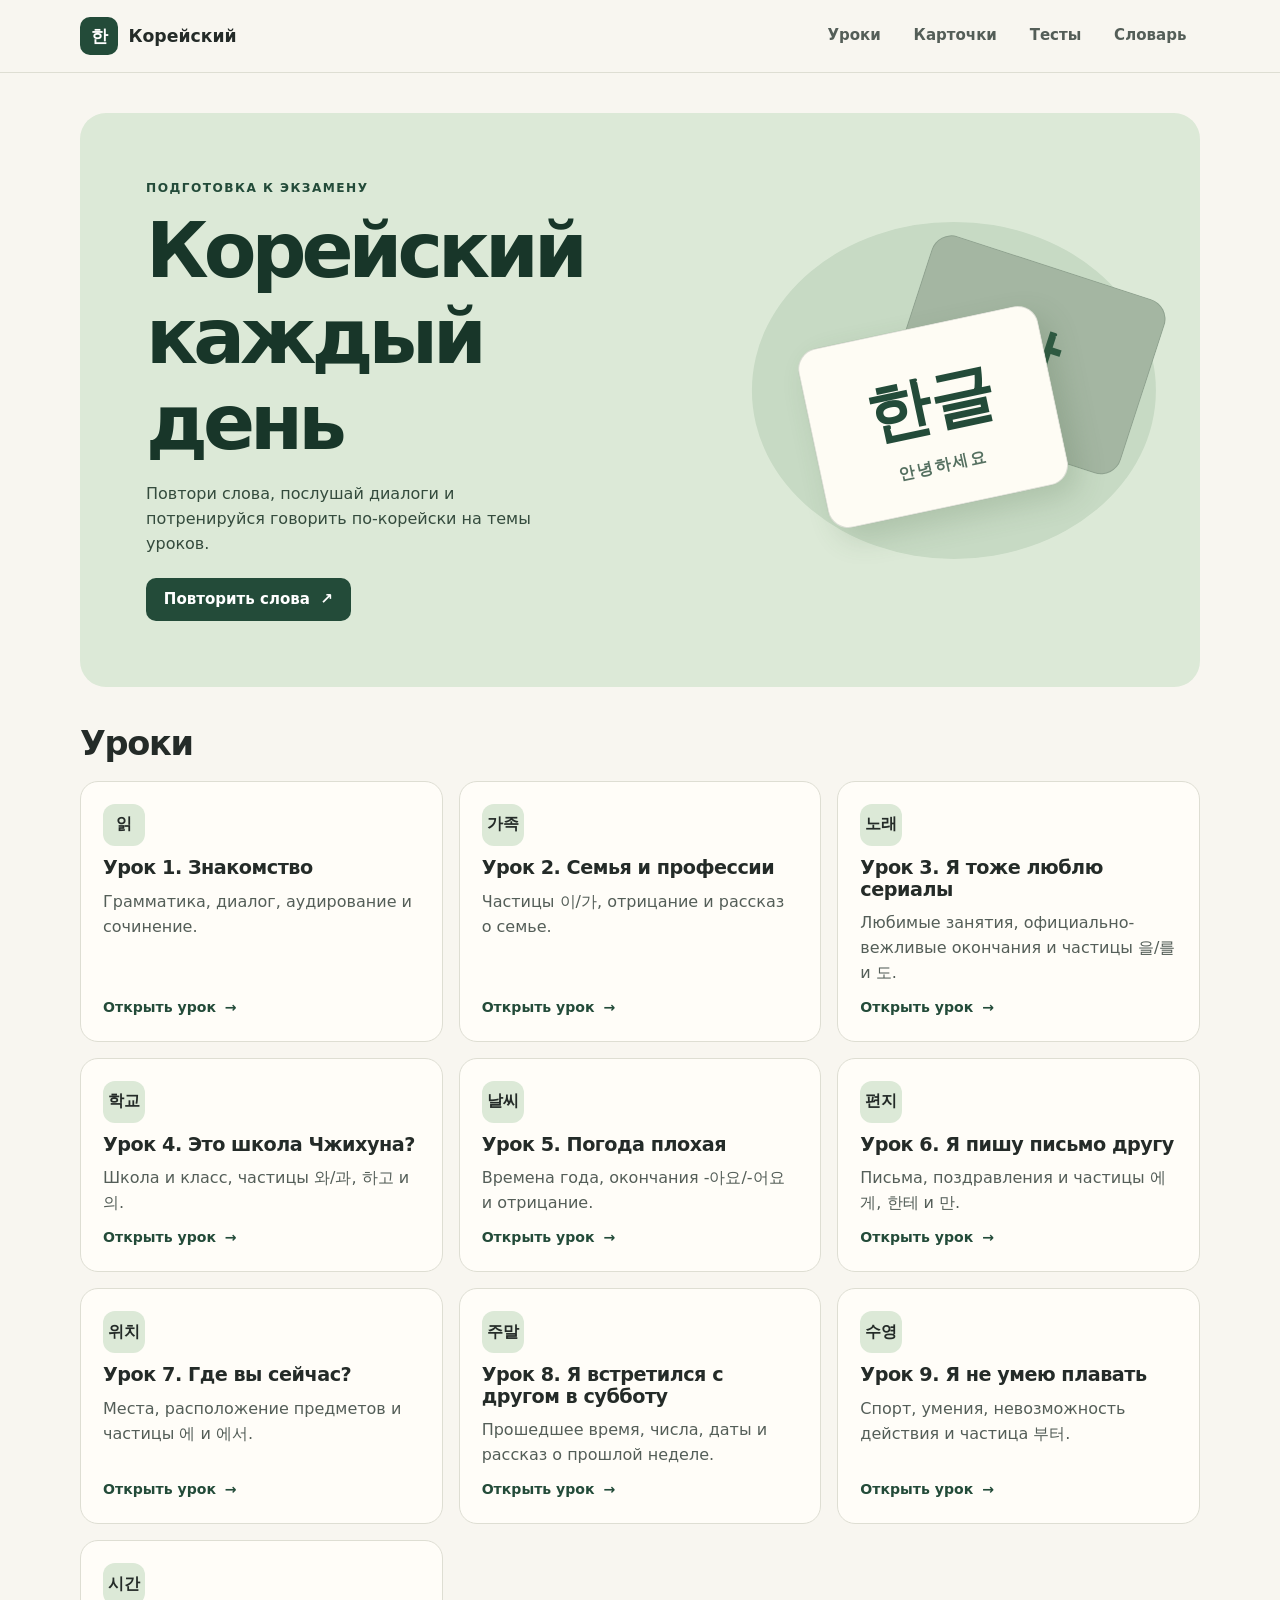
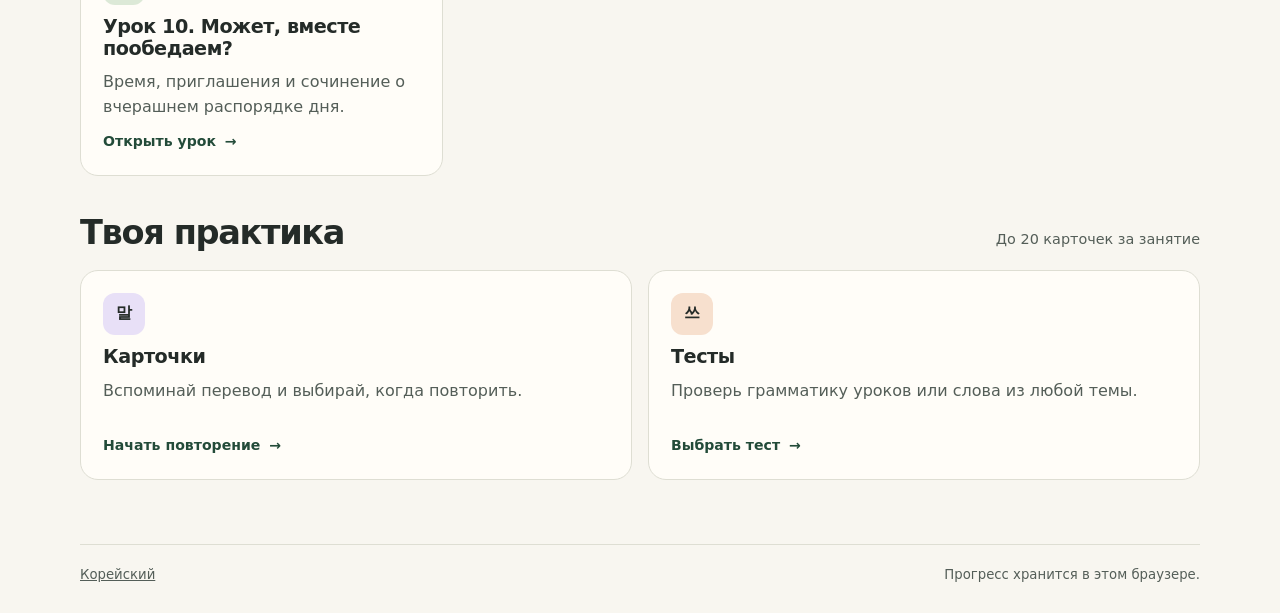
==== index.html @ e7c499c1 "Replace project files" ====
<!doctype html>
<html lang="ru">
<head>
  <meta charset="utf-8">
  <meta name="viewport" content="width=device-width, initial-scale=1">
  <meta name="theme-color" content="#f8f6f0">
  <meta name="description" content="Практика корейского перед экзаменом. Уроки, карточки со словами и тесты.">
  <title>Корейский · Подготовка к экзамену</title>
  <link rel="stylesheet" href="styles.css">
  <script src="vocabulary.js" defer></script>
  <script src="app.js" defer></script>
</head>
<body>
  <header class="top">
    <div class="shell top-inner">
      <a class="brand" href="#home"><span lang="ko" class="monogram" aria-hidden="true">한</span><span>Корейский</span></a>
      <nav aria-label="Разделы">
        <a href="#lesson">Уроки</a>
        <a href="#cards">Карточки</a>
        <a href="#tests">Тесты</a>
        <a href="#words">Словарь</a>
      </nav>
    </div>
  </header>

  <main class="shell" id="main">
    <section id="home" data-view>
      <div class="hero">
        <div class="hero-copy">
          <p class="eyebrow">ПОДГОТОВКА К ЭКЗАМЕНУ</p>
          <h1>Корейский<br>каждый день</h1>
          <p>Повтори слова, послушай диалоги и потренируйся говорить по-корейски на темы уроков.</p>
          <a class="button primary" href="#cards">Повторить слова <span aria-hidden="true">↗</span></a>
        </div>
        <div class="hero-art" aria-hidden="true">
          <span class="art-shadow"></span>
          <span class="art-back" lang="ko">말</span>
          <span class="art-front" lang="ko">한글<span>안녕하세요</span></span>
        </div>
      </div>
      <div class="section-heading"><h2>Уроки</h2></div>
      <div class="tiles">
        <a class="tile" href="#lesson"><span class="tile-icon" lang="ko">읽</span><h3>Урок 1. Знакомство</h3><p>Грамматика, диалог, аудирование и сочинение.</p><span class="tile-link">Открыть урок <span aria-hidden="true">→</span></span></a>
        <a class="tile" href="#lesson-02"><span class="tile-icon" lang="ko">가족</span><h3>Урок 2. Семья и профессии</h3><p>Частицы <span lang="ko">이/가</span>, отрицание и рассказ о семье.</p><span class="tile-link">Открыть урок <span aria-hidden="true">→</span></span></a>
        <a class="tile" href="#lesson-03"><span class="tile-icon" lang="ko">노래</span><h3>Урок 3. Я тоже люблю сериалы</h3><p>Любимые занятия, официально-вежливые окончания и частицы <span lang="ko">을/를</span> и <span lang="ko">도</span>.</p><span class="tile-link">Открыть урок <span aria-hidden="true">→</span></span></a>
        <a class="tile" href="#lesson-04"><span class="tile-icon" lang="ko">학교</span><h3>Урок 4. Это школа Чжихуна?</h3><p>Школа и класс, частицы <span lang="ko">와/과</span>, <span lang="ko">하고</span> и <span lang="ko">의</span>.</p><span class="tile-link">Открыть урок <span aria-hidden="true">→</span></span></a>
        <a class="tile" href="#lesson-05"><span class="tile-icon" lang="ko">날씨</span><h3>Урок 5. Погода плохая</h3><p>Времена года, окончания <span lang="ko">-아요/-어요</span> и отрицание.</p><span class="tile-link">Открыть урок <span aria-hidden="true">→</span></span></a>
        <a class="tile" href="#lesson-06"><span class="tile-icon" lang="ko">편지</span><h3>Урок 6. Я пишу письмо другу</h3><p>Письма, поздравления и частицы <span lang="ko">에게</span>, <span lang="ko">한테</span> и <span lang="ko">만</span>.</p><span class="tile-link">Открыть урок <span aria-hidden="true">→</span></span></a>
        <a class="tile" href="#lesson-07"><span class="tile-icon" lang="ko">위치</span><h3>Урок 7. Где вы сейчас?</h3><p>Места, расположение предметов и частицы <span lang="ko">에</span> и <span lang="ko">에서</span>.</p><span class="tile-link">Открыть урок <span aria-hidden="true">→</span></span></a>
        <a class="tile" href="#lesson-08"><span class="tile-icon" lang="ko">주말</span><h3>Урок 8. Я встретился с другом в субботу</h3><p>Прошедшее время, числа, даты и рассказ о прошлой неделе.</p><span class="tile-link">Открыть урок <span aria-hidden="true">→</span></span></a>
        <a class="tile" href="#lesson-09"><span class="tile-icon" lang="ko">수영</span><h3>Урок 9. Я не умею плавать</h3><p>Спорт, умения, невозможность действия и частица <span lang="ko">부터</span>.</p><span class="tile-link">Открыть урок <span aria-hidden="true">→</span></span></a>
        <a class="tile" href="#lesson-10"><span class="tile-icon" lang="ko">시간</span><h3>Урок 10. Может, вместе пообедаем?</h3><p>Время, приглашения и сочинение о вчерашнем распорядке дня.</p><span class="tile-link">Открыть урок <span aria-hidden="true">→</span></span></a>
      </div>
      <div class="section-heading"><h2>Твоя практика</h2><span id="home-review" class="muted"></span></div>
      <div class="tiles practice-tiles">
        <a class="tile" href="#cards"><span class="tile-icon lavender" lang="ko">말</span><h3>Карточки</h3><p>Вспоминай перевод и выбирай, когда повторить.</p><span class="tile-link">Начать повторение <span aria-hidden="true">→</span></span></a>
        <a class="tile" href="#tests"><span class="tile-icon apricot" lang="ko">쓰</span><h3>Тесты</h3><p>Проверь грамматику уроков или слова из любой темы.</p><span class="tile-link">Выбрать тест <span aria-hidden="true">→</span></span></a>
      </div>
    </section>

    <section id="lesson" data-view hidden>
      <nav class="lesson-nav" aria-label="Уроки">
        <a href="#lesson" aria-current="page">1. Знакомство</a>
        <a href="#lesson-02">2. Семья и профессии</a>
        <a href="#lesson-03">3. Я тоже люблю сериалы</a>
        <a href="#lesson-04">4. Это школа Чжихуна?</a>
        <a href="#lesson-05">5. Погода плохая</a>
        <a href="#lesson-06">6. Я пишу письмо другу</a>
        <a href="#lesson-07">7. Где вы сейчас?</a>
        <a href="#lesson-08">8. Я встретился с другом в субботу</a>
        <a href="#lesson-09">9. Я не умею плавать</a>
        <a href="#lesson-10">10. Может, вместе пообедаем?</a>
      </nav>
      <header class="page-heading"><p class="eyebrow" lang="ko">1과 · 자기소개</p><h1>Знакомство</h1><p>Поздоровайся, назови имя, страну и занятие. Затем задай те же вопросы собеседнику.</p></header>
      <nav class="lesson-nav" aria-label="Темы урока">
        <button type="button" data-jump="grammar">Грамматика</button>
        <button type="button" data-jump="listening">Аудирование</button>
        <button type="button" data-jump="reading">Чтение</button>
        <button type="button" data-jump="writing">Сочинение</button>
      </nav>
      <article class="panel lesson-block" id="grammar">
        <h2>Грамматика</h2>
        <div class="rules">
          <div><h3 lang="ko">은 / 는</h3><p>Показывает, о ком или о чём мы говорим. Частица пишется слитно со словом.</p>
            <p>С конечной согласной (받침) → <b lang="ko">은</b><br><span lang="ko">선생님 → 선생님은</span></p>
            <p>Без конечной согласной → <b lang="ko">는</b><br><span lang="ko">저 → 저는</span></p>
          </div>
          <div><h3 lang="ko">이에요 / 예요</h3><p>Вежливая форма <span lang="ko">이다</span>. Показывает, кто это или что это. В вопросе форма сохраняется.</p>
            <p>С конечной согласной → <b lang="ko">이에요</b><br><span lang="ko">학생 → 학생이에요.</span></p>
            <p>Без конечной согласной → <b lang="ko">예요</b><br><span lang="ko">리사 → 리사예요.</span></p>
          </div>
        </div>
        <div class="example"><b lang="ko">저는 한국 사람이에요.</b><p>Я из Кореи. <span lang="ko">는</span> выбираем по слову <span lang="ko">저</span>, а <span lang="ko">이에요</span> — по слову <span lang="ko">사람</span>. Например, <span lang="ko">미국 사람이에요</span> и <span lang="ko">러시아 사람이에요</span>.</p></div>
        <a class="button secondary" href="#tests" data-test="lesson">Проверить грамматику</a>
      </article>
      <article class="panel lesson-block" id="listening">
        <h2>Аудирование и диалог</h2>
        <p>Послушай диалог со стр. 28. Запиши имена и страны. Послушай ещё раз, чтобы понять, кто учится, и сверься с упражнениями на стр. 29.</p>
        <audio class="lesson-audio" controls preload="metadata" aria-label="Диалог первого урока">
          <source src="audio/lesson-01.mp3" type="audio/mpeg">
          <a href="audio/lesson-01.mp3" download>Скачать аудио первого урока</a>
        </audio>
        <div class="actions">
          <a class="button secondary" href="https://www.iksi.or.kr/lms/bbs/bbsFileDown.do?nttNo=7279&amp;fileNo=8163" target="_blank" rel="noopener noreferrer">Аудио по QR-коду ↗</a>
          <a class="button secondary" href="https://nuri.iksi.or.kr/front/cms/contents/layout2/learningsejong/detail.do?csCmsMastrSeq=15388&amp;menuSn=647" target="_blank" rel="noopener noreferrer">Архив издателя ↗</a>
        </div>
        <details><summary>Тренировочный диалог</summary>
          <p><b lang="ko">안녕하세요. 이름이 뭐예요?</b><br>Здравствуйте. Как вас зовут?</p>
          <p><b lang="ko">안녕하세요. 저는 리사예요.</b><br>Здравствуйте. Я Лиза.</p>
          <p><b lang="ko">어느 나라 사람이에요?</b><br>Из какой вы страны?</p>
          <p><b lang="ko">저는 미국 사람이에요.</b><br>Я из США.</p>
          <p>Разыграй этот диалог ещё раз со своим именем и страной.</p>
        </details>
      </article>
      <article class="panel lesson-block" id="reading">
        <h2>Чтение</h2>
        <p>Прочитай текст и назови страну и занятие каждого человека.</p>
        <blockquote lang="ko">안녕하세요? 저는 이지훈이에요. 한국 사람이에요. 저는 학생이에요.<br>리사 씨예요. 친구예요. 미국 사람이에요. 리사 씨는 영어 선생님이에요.</blockquote>
        <details><summary>Показать ответы</summary><p>Ли Джихун из Кореи, он студент. Лиза из США, она преподаватель английского языка.</p></details>
      </article>
      <article class="panel lesson-block" id="writing">
        <h2>Сочинение <span lang="ko">자기소개</span></h2>
        <p>Напиши четыре короткие фразы о себе. Поздоровайся, назови имя, страну и занятие. Затем прочитай текст вслух.</p>
        <details><summary>План и пример</summary>
          <ol>
            <li>Приветствие — <span lang="ko">안녕하세요.</span></li>
            <li>Имя — <span lang="ko">저는 [имя]이에요/예요.</span></li>
            <li>Страна — <span lang="ko">[страна] 사람이에요.</span></li>
            <li>Занятие — <span lang="ko">저는 [занятие]이에요/예요.</span></li>
          </ol>
          <p lang="ko">안녕하세요. 저는 안나예요. 러시아 사람이에요. 저는 대학생이에요.</p>
        </details>
        <label for="draft">Твой черновик</label>
        <textarea id="draft" data-draft="intro-draft" rows="5" placeholder="안녕하세요." spellcheck="false"></textarea>
        <p class="muted" data-draft-status role="status">Черновик сохраняется в этом браузере.</p>
      </article>
    </section>

    <section id="lesson-02" data-view hidden>
      <nav class="lesson-nav" aria-label="Уроки">
        <a href="#lesson">1. Знакомство</a>
        <a href="#lesson-02" aria-current="page">2. Семья и профессии</a>
        <a href="#lesson-03">3. Я тоже люблю сериалы</a>
        <a href="#lesson-04">4. Это школа Чжихуна?</a>
        <a href="#lesson-05">5. Погода плохая</a>
        <a href="#lesson-06">6. Я пишу письмо другу</a>
        <a href="#lesson-07">7. Где вы сейчас?</a>
        <a href="#lesson-08">8. Я встретился с другом в субботу</a>
        <a href="#lesson-09">9. Я не умею плавать</a>
        <a href="#lesson-10">10. Может, вместе пообедаем?</a>
      </nav>
      <header class="page-heading">
        <p class="eyebrow" lang="ko">2과 · 회사원이 아니에요</p>
        <h1>Семья и профессии</h1>
        <p>Научись представлять свою семью, спрашивать о профессии и отвечать «нет, я не…».</p>
      </header>
      <nav class="lesson-nav" aria-label="Темы второго урока">
        <button type="button" data-jump="family-grammar">Грамматика</button>
        <button type="button" data-jump="family-words">Слова</button>
        <button type="button" data-jump="family-listening">Аудирование</button>
        <button type="button" data-jump="family-reading">Чтение</button>
        <button type="button" data-jump="family-writing">Сочинение</button>
      </nav>
      <article class="panel lesson-block" id="family-grammar">
        <h2>Грамматика</h2>
        <div class="rules">
          <div>
            <h3 lang="ko">이 / 가</h3>
            <p>Частица подлежащего. Пишется слитно со словом.</p>
            <p>С конечной согласной (받침) → <b lang="ko">이</b><br><span lang="ko">동생이 학생이에요.</span> — Младший брат или сестра учится.</p>
            <p>Без конечной согласной → <b lang="ko">가</b><br><span lang="ko">누나가 가수예요.</span> — Моя старшая сестра певица.</p>
          </div>
          <div>
            <h3 lang="ko">이 / 가 아니에요</h3>
            <p>Вежливая форма отрицания <span lang="ko">아니다</span>. Используй её, чтобы сказать «не являюсь» или «это не…».</p>
            <p>С конечной согласной → <b lang="ko">이 아니에요</b><br><span lang="ko">회사원이 아니에요.</span> — Я не сотрудник компании.</p>
            <p>Без конечной согласной → <b lang="ko">가 아니에요</b><br><span lang="ko">배우가 아니에요.</span> — Я не актёр.</p>
          </div>
        </div>
        <div class="example">
          <b lang="ko">아니요. 저는 회사원이 아니에요. 의사예요.</b>
          <p><span lang="ko">아니요</span> — отдельный ответ «нет». В предложении <span lang="ko">저는</span> задаёт тему «я», а <span lang="ko">회사원이 아니에요</span> отрицает профессию. Перед <span lang="ko">아니에요</span> ставь пробел.</p>
        </div>
        <a class="button secondary" href="#tests" data-test="lesson-02">Пройти тест по уроку 2</a>
      </article>
      <article class="panel lesson-block" id="family-words">
        <h2>Семья и профессии</h2>
        <p><span lang="ko">가족</span> — семья, <span lang="ko">부모님</span> — родители, <span lang="ko">아버지</span> — отец, <span lang="ko">어머니</span> — мать, <span lang="ko">동생</span> — младший брат или сестра.</p>
        <div class="rules">
          <div><h3>Если говорит парень</h3><p><b lang="ko">형</b> — старший брат<br><b lang="ko">누나</b> — старшая сестра</p></div>
          <div><h3>Если говорит девушка</h3><p><b lang="ko">오빠</b> — старший брат<br><b lang="ko">언니</b> — старшая сестра</p></div>
        </div>
        <div class="example">
          <b lang="ko">우리 가족이에요.</b>
          <p>«Это моя семья». В выражении <span lang="ko">우리 가족</span> слово <span lang="ko">우리</span> буквально означает «наш», но по-русски часто естественнее сказать «моя семья».</p>
        </div>
        <p><span lang="ko">회사원</span> — сотрудник компании, <span lang="ko">의사</span> — врач, <span lang="ko">배우</span> — актёр или актриса, <span lang="ko">가수</span> — певец или певица.</p>
        <div class="actions"><a class="button secondary" href="#cards" data-card-deck="Урок 2. Семья и профессии">Повторить слова урока</a></div>
      </article>
      <article class="panel lesson-block" id="family-listening">
        <h2>Аудирование и диалог</h2>
        <p>Послушай диалог со стр. 40–41 и выпиши названия родственников. При повторном прослушивании определи, кем работает старшая сестра.</p>
        <audio class="lesson-audio" controls preload="metadata" aria-label="Диалог второго урока">
          <source src="audio/lesson-02.mp3" type="audio/mpeg">
          <a href="audio/lesson-02.mp3" download>Скачать аудио второго урока</a>
        </audio>
        <details>
          <summary>Тренировочный диалог с переводом</summary>
          <p><b lang="ko">우리 가족이에요.</b><br>Это моя семья.</p>
          <p><b lang="ko">이 사람이 누나예요?</b><br>Это твоя старшая сестра?</p>
          <p><b lang="ko">네, 누나예요.</b><br>Да, это моя старшая сестра.</p>
          <p><b lang="ko">누나가 가수예요?</b><br>Твоя сестра певица?</p>
          <p><b lang="ko">아니요. 가수가 아니에요. 회사원이에요.</b><br>Нет, она не певица. Она работает в компании.</p>
        </details>
        <p>Ответь вслух о своей семье на вопросы <span lang="ko">이 사람이 누구예요?</span> и <span lang="ko">아버지는 선생님이에요?</span></p>
      </article>
      <article class="panel lesson-block" id="family-reading">
        <h2>Чтение</h2>
        <p>Прочитай текст по мотивам стр. 42. Кто в семье рассказчика, чем он сам занимается и кем работают его родители?</p>
        <blockquote lang="ko">제 가족 사진이에요. 우리 가족은 아버지, 어머니, 저예요.<br>아버지는 회사원이에요. 어머니는 배우예요. 가수가 아니에요.<br>저는 대학생이에요. 회사원이 아니에요.</blockquote>
        <details>
          <summary>Показать ответы</summary>
          <p>В семье трое — отец, мать и рассказчик. Отец работает в компании, мать — актриса. Рассказчик учится в университете.</p>
        </details>
      </article>
      <article class="panel lesson-block" id="family-writing">
        <h2>Сочинение «Моя семья»</h2>
        <p>Представь свою семью в 4–6 коротких фразах. Назови членов семьи, расскажи об их занятиях и включи одно предложение с <span lang="ko">이/가 아니에요</span>.</p>
        <details>
          <summary>План и пример</summary>
          <ol>
            <li>Представь семью — <span lang="ko">우리 가족이에요.</span></li>
            <li>Перечисли членов семьи — <span lang="ko">우리 가족은 [кто в семье], 저예요.</span></li>
            <li>Скажи, кто кем работает — <span lang="ko">어머니는 [профессия]이에요/예요.</span></li>
            <li>Добавь отрицание — <span lang="ko">[профессия]이/가 아니에요.</span></li>
          </ol>
          <p lang="ko">우리 가족이에요. 우리 가족은 어머니, 동생, 저예요. 어머니는 의사예요. 배우가 아니에요. 동생은 학생이에요.</p>
        </details>
        <label for="family-draft">Твой черновик</label>
        <textarea id="family-draft" data-draft="family-draft" rows="5" placeholder="우리 가족이에요." spellcheck="false"></textarea>
        <p class="muted" data-draft-status role="status">Черновик сохраняется в этом браузере.</p>
      </article>
    </section>

    <section id="lesson-03" data-view hidden>
      <nav class="lesson-nav" aria-label="Уроки">
        <a href="#lesson">1. Знакомство</a>
        <a href="#lesson-02">2. Семья и профессии</a>
        <a href="#lesson-03" aria-current="page">3. Я тоже люблю сериалы</a>
        <a href="#lesson-04">4. Это школа Чжихуна?</a>
        <a href="#lesson-05">5. Погода плохая</a>
        <a href="#lesson-06">6. Я пишу письмо другу</a>
        <a href="#lesson-07">7. Где вы сейчас?</a>
        <a href="#lesson-08">8. Я встретился с другом в субботу</a>
        <a href="#lesson-09">9. Я не умею плавать</a>
        <a href="#lesson-10">10. Может, вместе пообедаем?</a>
      </nav>
      <header class="page-heading">
        <p class="eyebrow" lang="ko">3과 · 저도 드라마를 좋아합니다</p>
        <h1>Я тоже люблю сериалы</h1>
        <p>Расскажи о любимой еде, песнях и сериалах и спроси собеседника, что ему нравится.</p>
      </header>
      <nav class="lesson-nav" aria-label="Темы третьего урока">
        <button type="button" data-jump="preferences-grammar">Грамматика</button>
        <button type="button" data-jump="preferences-words">Слова и выражения</button>
        <button type="button" data-jump="preferences-listening">Аудирование</button>
        <button type="button" data-jump="preferences-reading">Чтение</button>
        <button type="button" data-jump="preferences-writing">Сочинение</button>
      </nav>
      <article class="panel lesson-block" id="preferences-grammar">
        <h2>Грамматика</h2>
        <h3>Официально-вежливые окончания</h3>
        <p>Убери <span lang="ko">다</span> у глагола или прилагательного и посмотри, на что заканчивается основа.</p>
        <div class="rules">
          <div>
            <h3 lang="ko">-습니다 / -습니까?</h3>
            <p>После конечной согласной (<span lang="ko">받침</span>), кроме <span lang="ko">ㄹ</span>.<br><span lang="ko">먹다 → 먹습니다 / 먹습니까?</span><br><span lang="ko">듣다 → 듣습니다 / 듣습니까?</span></p>
          </div>
          <div>
            <h3 lang="ko">-ㅂ니다 / -ㅂ니까?</h3>
            <p>После гласной впиши <span lang="ko">ㅂ</span> в последний слог основы.<br><span lang="ko">가다 → 갑니다 / 갑니까?</span><br><span lang="ko">예쁘다 → 예쁩니다 / 예쁩니까?</span></p>
            <p>Если основа оканчивается на <span lang="ko">ㄹ</span>, замени её на <span lang="ko">ㅂ</span>. Например, <span lang="ko">살다 → 삽니다 / 삽니까?</span></p>
          </div>
        </div>
        <div class="example">
          <b lang="ko">한국 드라마를 좋아합니까? — 네, 좋아합니다.</b>
          <p>Вам нравятся корейские сериалы? — Да, нравятся.</p>
        </div>
        <div class="rules">
          <div>
            <h3 lang="ko">을 / 를</h3>
            <p>Частица прямого дополнения отвечает на вопрос «кого?» или «что?». После конечной согласной ставим <b lang="ko">을</b>, после гласной — <b lang="ko">를</b>.</p>
            <p><span lang="ko">밥을 먹습니다.</span> — Я ем рис.<br><span lang="ko">노래를 듣습니다.</span> — Я слушаю песни.</p>
          </div>
          <div>
            <h3 lang="ko">도</h3>
            <p>Значит «тоже» и пишется слитно со словом. Форма одна и та же после согласной и гласной. В этих примерах <span lang="ko">도</span> занимает место <span lang="ko">는</span> или <span lang="ko">를</span>.</p>
            <p><span lang="ko"><b>저도</b> 드라마를 좋아합니다.</span> — Я тоже люблю сериалы.<br><span lang="ko">저는 <b>드라마도</b> 좋아합니다.</span> — Я люблю и сериалы тоже.</p>
          </div>
        </div>
        <div class="example">
          <b lang="ko">저는 한국 음식을 좋아합니다. / 저는 한국 음식이 좋습니다.</b>
          <p>Обе фразы означают «Мне нравится корейская еда». С <span lang="ko">좋아하다</span> употребляем <span lang="ko">을/를</span>, с <span lang="ko">좋다</span> — <span lang="ko">이/가</span>.</p>
        </div>
        <a class="button secondary" href="#tests" data-test="lesson-03">Пройти тест по уроку 3</a>
      </article>
      <article class="panel lesson-block" id="preferences-words">
        <h2>Слова и выражения</h2>
        <div class="rules">
          <div>
            <h3>Повседневные занятия</h3>
            <p><b lang="ko">노래를 듣다</b> — слушать песни<br><b lang="ko">전화를 하다</b> — звонить<br><b lang="ko">여행을 가다</b> — отправляться в поездку<br><b lang="ko">밥을 먹다</b> — есть рис, принимать пищу</p>
          </div>
          <div>
            <h3>Описание</h3>
            <p><b lang="ko">크다</b> — быть большим<br><b lang="ko">작다</b> — быть маленьким<br><b lang="ko">예쁘다</b> — быть красивым<br><b lang="ko">좋다</b> — быть хорошим, нравиться</p>
          </div>
        </div>
        <div class="example">
          <b lang="ko">무슨 노래를 듣습니까?</b>
          <p>Какую песню вы слушаете? <span lang="ko">무슨</span> значит «какой» и стоит перед существительным.</p>
        </div>
        <a class="button secondary" href="#cards" data-card-deck="Урок 3. Я тоже люблю сериалы">Повторить слова урока</a>
      </article>
      <article class="panel lesson-block" id="preferences-listening">
        <h2>Аудирование и диалог</h2>
        <p>Послушай аудио урока. Что сейчас слушает Лиза? Что любит преподаватель Пак и почему?</p>
        <audio class="lesson-audio" controls preload="metadata" aria-label="Аудио третьего урока">
          <source src="audio/lesson-03.mp3" type="audio/mpeg">
        </audio>
        <div class="actions"><a class="button secondary" href="audio/lesson-03.mp3" download>Скачать MP3</a></div>
        <details>
          <summary>Ответы к аудированию</summary>
          <p>Лиза слушает корейские песни. Преподавателю Паку нравятся сериалы, потому что они очень интересные.</p>
        </details>
        <details>
          <summary>Тренировочный диалог с переводом</summary>
          <p><b lang="ko">지금 무엇을 합니까?</b><br>Что вы сейчас делаете?</p>
          <p><b lang="ko">한국 노래를 듣습니다.</b><br>Я слушаю корейские песни.</p>
          <p><b lang="ko">한국 드라마도 좋아합니까?</b><br>А корейские сериалы вам тоже нравятся?</p>
          <p><b lang="ko">네, 좋아합니다.</b><br>Да, нравятся.</p>
        </details>
      </article>
      <article class="panel lesson-block" id="preferences-reading">
        <h2>Чтение</h2>
        <p>Какое блюдо автор любит больше всего? Как он его описывает? Как часто он его ест?</p>
        <blockquote lang="ko">여러분은 한국 음식을 좋아합니까? 저는 한국 음식을 아주 좋아합니다. 비빔밥을 제일 좋아합니다.<br>비빔밥은 야채가 많습니다. 그리고 색이 예쁩니다. 그래서 저는 비빔밥을 자주 먹습니다.</blockquote>
        <details>
          <summary>Показать ответы</summary>
          <p>Больше всего автор любит пибимпап. В нём много овощей и красивые цвета. Автор часто его ест.</p>
        </details>
      </article>
      <article class="panel lesson-block" id="preferences-writing">
        <h2>Сочинение «Моя любимая еда»</h2>
        <p>Напиши 4–5 фраз о любимой еде. Назови любимое блюдо и ещё одно, которое тебе нравится. Используй <span lang="ko">을/를</span>, <span lang="ko">도</span> и окончания <span lang="ko">-ㅂ니다/-습니다</span>.</p>
        <details>
          <summary>План и пример</summary>
          <ol>
            <li>Расскажи, какую кухню любишь.</li>
            <li>Назови любимое блюдо с <span lang="ko">제일</span>.</li>
            <li>Добавь ещё одно блюдо с частицей <span lang="ko">도</span>.</li>
            <li>Опиши вкус или скажи, как часто ешь любимое блюдо.</li>
          </ol>
          <p lang="ko">저는 한국 음식을 좋아합니다. 불고기를 제일 좋아합니다. 비빔밥도 좋아합니다. 불고기를 자주 먹습니다.</p>
        </details>
        <label for="food-draft">Твой черновик</label>
        <textarea id="food-draft" data-draft="food-draft" rows="5" placeholder="저는 한국 음식을 좋아합니다." spellcheck="false"></textarea>
        <p class="muted" data-draft-status role="status">Черновик сохраняется в этом браузере.</p>
      </article>
    </section>

    <section id="lesson-04" data-view hidden>
      <nav class="lesson-nav" aria-label="Уроки">
        <a href="#lesson">1. Знакомство</a>
        <a href="#lesson-02">2. Семья и профессии</a>
        <a href="#lesson-03">3. Я тоже люблю сериалы</a>
        <a href="#lesson-04" aria-current="page">4. Это школа Чжихуна?</a>
        <a href="#lesson-05">5. Погода плохая</a>
        <a href="#lesson-06">6. Я пишу письмо другу</a>
        <a href="#lesson-07">7. Где вы сейчас?</a>
        <a href="#lesson-08">8. Я встретился с другом в субботу</a>
        <a href="#lesson-09">9. Я не умею плавать</a>
        <a href="#lesson-10">10. Может, вместе пообедаем?</a>
      </nav>
      <header class="page-heading">
        <p class="eyebrow" lang="ko">4과 · 여기가 지훈 씨의 학교입니까?</p>
        <h1>Это школа Чжихуна?</h1>
        <p>Расскажи о своей школе, опиши класс и спроси, кому принадлежат вещи.</p>
      </header>
      <nav class="lesson-nav" aria-label="Темы четвёртого урока">
        <button type="button" data-jump="school-grammar">Грамматика</button>
        <button type="button" data-jump="school-words">Слова и выражения</button>
        <button type="button" data-jump="school-listening">Аудирование</button>
        <button type="button" data-jump="school-reading">Чтение</button>
        <button type="button" data-jump="school-writing">Сочинение</button>
      </nav>
      <article class="panel lesson-block" id="school-grammar">
        <h2>Грамматика</h2>
        <div class="rules">
          <div>
            <h3 lang="ko">와 / 과 · 하고</h3>
            <p>Эти частицы соединяют существительные и передают «и» или «с». Пиши частицу слитно с первым словом.</p>
            <p>После гласной → <b lang="ko">와</b><br><span lang="ko">한국어와 영어</span> — корейский и английский.<br>После конечной согласной → <b lang="ko">과</b><br><span lang="ko">책상과 의자</span> — парта и стул.</p>
            <p><b lang="ko">하고</b> подходит после любой буквы и часто звучит в разговоре. <span lang="ko">책상하고 의자</span> — парта и стул.</p>
          </div>
          <div>
            <h3 lang="ko">의</h3>
            <p>Показывает, кому принадлежит вещь. Сначала назови владельца и присоедини <b lang="ko">의</b>, затем назови вещь.</p>
            <p><span lang="ko">지훈 씨의 학교</span> — школа Чжихуна.<br><span lang="ko">리사 씨의 책상</span> — парта Лизы.</p>
            <p><span lang="ko">저의</span> часто сокращают до <b lang="ko">제</b>. <span lang="ko">제 책상</span> — моя парта.</p>
          </div>
        </div>
        <div class="example">
          <b lang="ko">교실에 책상과 의자가 있습니다. 컴퓨터는 없습니다.</b>
          <p>В классе есть парты и стулья. Компьютера нет. Частица <span lang="ko">에</span> отмечает место, а <span lang="ko">있습니다</span> и <span lang="ko">없습니다</span> означают «есть» и «нет».</p>
        </div>
        <div class="example">
          <b lang="ko">저는 친구와 같이 한국어를 공부합니다.</b>
          <p>Я учу корейский вместе с другом. <span lang="ko">친구와 같이</span> значит «вместе с другом».</p>
        </div>
        <a class="button secondary" href="#tests" data-test="lesson-04">Пройти тест по уроку 4</a>
      </article>
      <article class="panel lesson-block" id="school-words">
        <h2>Слова и выражения</h2>
        <div class="rules">
          <div>
            <h3>Школа и класс</h3>
            <p><b lang="ko">학교</b> — школа<br><b lang="ko">교실</b> — класс, аудитория<br><b lang="ko">도서관</b> — библиотека<br><b lang="ko">식당</b> — столовая, ресторан<br><b lang="ko">건물</b> — здание</p>
            <p><span lang="ko">책상</span> — парта, <span lang="ko">의자</span> — стул, <span lang="ko">칠판</span> — доска, <span lang="ko">시계</span> — часы, <span lang="ko">지도</span> — карта, <span lang="ko">컴퓨터</span> — компьютер.</p>
          </div>
          <div>
            <h3>На занятии</h3>
            <p><b lang="ko">따라 하세요.</b> — Повторяйте за мной.<br><b lang="ko">질문이 있어요.</b> — У меня есть вопрос.<br><b lang="ko">잘 모르겠어요.</b> — Я не совсем понимаю.</p>
            <p><span lang="ko">공부하다</span> — учиться, изучать. <span lang="ko">만나다</span> — встречать, встречаться. <span lang="ko">넓다</span> — быть просторным. <span lang="ko">많다</span> — быть многочисленным.</p>
          </div>
        </div>
        <div class="example">
          <b lang="ko">여기는 어디입니까? 저 건물은 도서관입니다.</b>
          <p>Что это за место? Вон то здание — библиотека. <span lang="ko">여기</span> значит «здесь», а <span lang="ko">저</span> перед существительным указывает на что-то вдали от обоих собеседников.</p>
        </div>
        <a class="button secondary" href="#cards" data-card-deck="Урок 4. Это школа Чжихуна?">Повторить слова урока</a>
      </article>
      <article class="panel lesson-block" id="school-listening">
        <h2>Аудирование и говорение</h2>
        <p>Послушай разговор Лизы и Чжихуна. Чья это школа? Как они называют здание, на которое указывают?</p>
        <audio class="lesson-audio" controls preload="metadata" aria-label="Аудио четвёртого урока">
          <source src="audio/lesson-04.mp3" type="audio/mpeg">
        </audio>
        <div class="actions"><a class="button secondary" href="audio/lesson-04.mp3" download>Скачать MP3</a></div>
        <details>
          <summary>Ответы к аудированию</summary>
          <p>Это школа Чжихуна. Здание, на которое они указывают, — библиотека.</p>
        </details>
        <details>
          <summary>Тренировочный диалог с переводом</summary>
          <p><b lang="ko">여기가 지훈 씨의 학교입니까?</b><br>Это школа Чжихуна?</p>
          <p><b lang="ko">네, 제 학교입니다.</b><br>Да, это моя школа.</p>
          <p><b lang="ko">학교에 무엇이 있습니까?</b><br>Что есть в школе?</p>
          <p><b lang="ko">도서관과 식당이 있습니다.</b><br>Есть библиотека и столовая.</p>
        </details>
        <p>Ответь вслух о своей школе. <span lang="ko">학교에 무엇이 있습니까? 무엇이 없습니까? 누구와 무엇을 합니까?</span></p>
      </article>
      <article class="panel lesson-block" id="school-reading">
        <h2>Чтение</h2>
        <p>Прочитай текст. Что есть в классе, а чего нет? Чья дальняя парта? Что изучают рассказчик и Лиза?</p>
        <blockquote lang="ko">우리 교실입니다. 교실이 넓습니다. 책상하고 의자가 많습니다. 칠판이 있습니다.<br>그리고 시계하고 지도도 있습니다. 하지만 컴퓨터는 없습니다.<br>이것은 제 책상입니다. 저것은 리사 씨의 책상입니다. 저와 리사 씨는 한국어를 공부합니다.</blockquote>
        <details>
          <summary>Показать ответы</summary>
          <p>В классе много парт и стульев. Есть доска, часы и карта. Компьютера нет. Дальняя парта принадлежит Лизе. Рассказчик и Лиза изучают корейский.</p>
        </details>
      </article>
      <article class="panel lesson-block" id="school-writing">
        <h2>Сочинение «Наш класс»</h2>
        <p>Опиши свой класс в 4–6 фразах. Скажи, какой он, что в нём есть и чего нет. Назови владельца одной вещи с помощью <span lang="ko">의</span> и соедини два предмета с помощью <span lang="ko">와/과</span> или <span lang="ko">하고</span>.</p>
        <details>
          <summary>План и пример</summary>
          <ol>
            <li>Представь класс и опиши его. <span lang="ko">우리 교실입니다. 교실이 넓습니다.</span></li>
            <li>Назови предметы, которые есть в классе, и один предмет, которого нет.</li>
            <li>Покажи на вещь и скажи, чья она. <span lang="ko">저것은 리사 씨의 책상입니다.</span></li>
          </ol>
          <p lang="ko">우리 교실입니다. 교실이 넓습니다. 칠판과 시계가 있습니다. 컴퓨터는 없습니다. 저것은 리사 씨의 책상입니다.</p>
        </details>
        <label for="school-draft">Твой черновик</label>
        <textarea id="school-draft" lang="ko" data-draft="school-draft" rows="5" placeholder="우리 교실입니다." spellcheck="false"></textarea>
        <p class="muted" data-draft-status role="status">Черновик сохраняется в этом браузере.</p>
      </article>
    </section>

    <section id="lesson-05" data-view hidden>
      <nav class="lesson-nav" aria-label="Уроки">
        <a href="#lesson">1. Знакомство</a>
        <a href="#lesson-02">2. Семья и профессии</a>
        <a href="#lesson-03">3. Я тоже люблю сериалы</a>
        <a href="#lesson-04">4. Это школа Чжихуна?</a>
        <a href="#lesson-05" aria-current="page">5. Погода плохая</a>
        <a href="#lesson-06">6. Я пишу письмо другу</a>
        <a href="#lesson-07">7. Где вы сейчас?</a>
        <a href="#lesson-08">8. Я встретился с другом в субботу</a>
        <a href="#lesson-09">9. Я не умею плавать</a>
        <a href="#lesson-10">10. Может, вместе пообедаем?</a>
      </nav>
      <header class="page-heading">
        <p class="eyebrow" lang="ko">5과 · 날씨가 좋지 않아요</p>
        <h1>Погода плохая</h1>
        <p>Спроси, какая погода, и расскажи, какое время года любишь.</p>
      </header>
      <nav class="lesson-nav" aria-label="Темы пятого урока">
        <button type="button" data-jump="weather-grammar">Грамматика</button>
        <button type="button" data-jump="weather-words">Слова и выражения</button>
        <button type="button" data-jump="weather-listening">Аудирование</button>
        <button type="button" data-jump="weather-reading">Чтение</button>
        <button type="button" data-jump="weather-writing">Сочинение</button>
      </nav>
      <article class="panel lesson-block" id="weather-grammar">
        <h2>Грамматика</h2>
        <h3 lang="ko">-아요 / -어요 / -해요</h3>
        <p>Эти формы употребляют в повседневной вежливой речи. Убери <span lang="ko">다</span> и посмотри на последнюю гласную основы.</p>
        <div class="rules">
          <div>
            <h3 lang="ko">-아요</h3>
            <p>Если последняя гласная — <b lang="ko">ㅏ</b> или <b lang="ko">ㅗ</b>.<br><span lang="ko">맑다 → 맑아요, 좋다 → 좋아요</span></p>
          </div>
          <div>
            <h3 lang="ko">-어요</h3>
            <p>После других гласных.<br><span lang="ko">먹다 → 먹어요, 있다 → 있어요, 없다 → 없어요</span></p>
          </div>
        </div>
        <div class="example">
          <b lang="ko">하다 → 해요</b>
          <p><span lang="ko">좋아하다 → 좋아해요, 공부하다 → 공부해요, 따뜻하다 → 따뜻해요</span></p>
          <p>В вопросе и ответе форма одна. <span lang="ko">날씨가 좋아요?</span> — Погода хорошая? <span lang="ko">네, 좋아요.</span> — Да, хорошая.</p>
        </div>
        <details>
          <summary>Сокращения и формы, которые нужно запомнить</summary>
          <ul>
            <li><span lang="ko">가다 → 가요</span> («идти»), <span lang="ko">오다 → 와요</span> («приходить, идти» о дожде или снеге).</li>
            <li><span lang="ko">내리다 → 내려요</span> («падать» о снеге или дожде), <span lang="ko">흐리다 → 흐려요</span> («пасмурно»). В этих словах <span lang="ko">ㅣ</span> и <span lang="ko">ㅓ</span> сливаются в <span lang="ko">ㅕ</span>.</li>
            <li>Конечная гласная <span lang="ko">ㅡ</span> выпадает. После <span lang="ko">ㅏ</span> или <span lang="ko">ㅗ</span> в предыдущем слоге ставим <span lang="ko">-아요</span>, в остальных случаях — <span lang="ko">-어요</span>. <span lang="ko">나쁘다 → 나빠요, 크다 → 커요</span>.</li>
            <li><span lang="ko">덥다 → 더워요</span> («жарко»), <span lang="ko">춥다 → 추워요</span> («холодно»). В этих формах конечная <span lang="ko">ㅂ</span> меняется на <span lang="ko">ㅜ</span>, которая сливается с <span lang="ko">ㅓ</span>.</li>
            <li><span lang="ko">어떻다 → 어때요?</span> («Как? Какой?»).</li>
          </ul>
        </details>
        <h3>Отрицание</h3>
        <div class="rules">
          <div>
            <h3 lang="ko">안</h3>
            <p>Поставь <span lang="ko">안</span> перед сказуемым и пиши его отдельно. <span lang="ko">눈이 안 와요.</span> — Снег не идёт.</p>
            <p>В глаголах вроде <span lang="ko">공부하다</span> можно поставить <span lang="ko">안</span> перед <span lang="ko">해요</span>. <span lang="ko">공부 안 해요.</span> — Я не занимаюсь.</p>
          </div>
          <div>
            <h3 lang="ko">-지 않아요</h3>
            <p>Добавь <span lang="ko">-지</span> к основе и напиши <span lang="ko">않아요</span> отдельно. <span lang="ko">오다 → 오지 않아요, 춥다 → 춥지 않아요</span>.</p>
            <p><span lang="ko">눈이 오지 않아요.</span> — Снег не идёт.</p>
          </div>
        </div>
        <div class="example">
          <b lang="ko">날씨가 안 좋아요. / 날씨가 좋지 않아요.</b>
          <p>Обе фразы означают «Погода плохая».</p>
        </div>
        <a class="button secondary" href="#tests" data-test="lesson-05">Пройти тест по уроку 5</a>
      </article>
      <article class="panel lesson-block" id="weather-words">
        <h2>Слова и выражения</h2>
        <div class="rules">
          <div>
            <h3>Четыре времени года · <span lang="ko">사계절</span></h3>
            <p><b lang="ko">봄</b> — весна · <span lang="ko">따뜻해요</span> — тепло<br><b lang="ko">여름</b> — лето · <span lang="ko">더워요</span> — жарко<br><b lang="ko">가을</b> — осень · <span lang="ko">시원해요</span> — прохладно<br><b lang="ko">겨울</b> — зима · <span lang="ko">추워요</span> — холодно</p>
          </div>
          <div>
            <h3>Погода · <span lang="ko">날씨</span></h3>
            <p><b lang="ko">하늘이 맑아요.</b> — Небо ясное.<br><b lang="ko">날씨가 흐려요.</b> — Пасмурно.<br><b lang="ko">비가 와요.</b> — Идёт дождь.<br><b lang="ko">눈이 내려요.</b> — Идёт снег.<br><b lang="ko">바람이 불어요.</b> — Дует ветер.</p>
            <p>С дождём и снегом можно использовать <span lang="ko">오다</span> и <span lang="ko">내리다</span>.</p>
          </div>
        </div>
        <div class="example">
          <b lang="ko">오늘 날씨가 어때요?</b>
          <p>Какая сегодня погода? Официально-вежливый вариант — <span lang="ko">오늘 날씨가 어떻습니까?</span></p>
        </div>
        <a class="button secondary" href="#cards" data-card-deck="Урок 5. Погода плохая">Повторить слова урока</a>
      </article>
      <article class="panel lesson-block" id="weather-listening">
        <h2>Аудирование и говорение</h2>
        <p>Послушай разговор Наташи и Чжихуна. Какая погода в Корее в последнее время? Что Наташа говорит о погоде в России?</p>
        <audio class="lesson-audio" controls preload="metadata" aria-label="Аудио пятого урока">
          <source src="audio/lesson-05.mp3" type="audio/mpeg">
        </audio>
        <div class="actions"><a class="button secondary" href="audio/lesson-05.mp3" download>Скачать MP3</a></div>
        <details>
          <summary>Ответы к аудированию</summary>
          <p>В Корее пасмурно, погода плохая. В России очень холодно и идёт снег.</p>
        </details>
        <details>
          <summary>Тренировочный диалог с переводом</summary>
          <p><b lang="ko">요즘 고향 날씨가 어때요?</b><br>Какая погода в последнее время у вас на родине?</p>
          <p><b lang="ko">추워요. 가끔 눈이 내려요.</b><br>Холодно. Иногда идёт снег.</p>
          <p><b lang="ko">무슨 계절을 좋아해요?</b><br>Какое время года вы любите?</p>
          <p><b lang="ko">저는 봄을 좋아해요.</b><br>Я люблю весну.</p>
        </details>
        <p>Ответь вслух на те же вопросы о себе и своём городе.</p>
      </article>
      <article class="panel lesson-block" id="weather-reading">
        <h2>Чтение</h2>
        <p>Прочитай текст о Корее. Когда часто идёт дождь? Как описана осень? Что происходит зимой?</p>
        <blockquote lang="ko">한국은 봄, 여름, 가을, 겨울이 있어요. 봄은 바람이 많이 불어요. 하지만 따뜻해요.<br>여름은 아주 더워요. 자주 비가 와요. 가을은 날씨가 맑아요. 춥지 않아요. 그리고 덥지 않아요.<br>겨울은 추워요. 눈도 내려요.</blockquote>
        <details>
          <summary>Показать ответы</summary>
          <p>Летом часто идёт дождь. Осенью ясно, не холодно и не жарко. Зимой холодно и идёт снег.</p>
        </details>
      </article>
      <article class="panel lesson-block" id="weather-writing">
        <h2>Сочинение «Времена года в Узбекистане и какое время года вы любите»</h2>
        <p>Опиши погоду в Узбекистане весной, летом, осенью и зимой. Затем назови любимое время года и объясни, почему оно тебе нравится. Используй формы на <span lang="ko">-아요/-어요</span> и одно отрицание с <span lang="ko">안</span> или <span lang="ko">-지 않아요</span>.</p>
        <details>
          <summary>План и пример с переводом</summary>
          <ol>
            <li>Назови четыре времени года. <span lang="ko">우즈베키스탄에는 사계절이 있어요.</span></li>
            <li>Опиши каждое. Начни предложения с <span lang="ko">봄에는, 여름에는, 가을에는, 겨울에는</span>.</li>
            <li>Скажи, какое время года любишь больше всего. <span lang="ko">저는 [계절]을 제일 좋아해요.</span> Добавь, что тебе в нём нравится.</li>
          </ol>
          <blockquote lang="ko">우즈베키스탄에는 사계절이 있어요. 봄, 여름, 가을, 겨울이에요.<br>봄에는 따뜻해요. 여름에는 아주 더워요. 비가 많이 오지 않아요. 가을에는 시원해요. 겨울에는 추워요. 가끔 눈이 와요.<br>저는 봄을 제일 좋아해요. 봄에는 꽃이 많이 피어요. 가을도 좋아해요.</blockquote>
          <p>В Узбекистане четыре времени года — весна, лето, осень и зима. Весной тепло. Летом очень жарко и дождей мало. Осенью прохладно. Зимой холодно, иногда идёт снег. Больше всего я люблю весну. Весной цветёт много цветов. Осень я тоже люблю.</p>
        </details>
        <label for="seasons-draft">Твой черновик</label>
        <textarea id="seasons-draft" lang="ko" data-draft="seasons-draft" rows="7" placeholder="우즈베키스탄에는 사계절이 있어요." spellcheck="false"></textarea>
        <p class="muted" data-draft-status role="status">Черновик сохраняется в этом браузере.</p>
      </article>
    </section>

    <section id="lesson-06" data-view hidden>
      <nav class="lesson-nav" aria-label="Уроки">
        <a href="#lesson">1. Знакомство</a>
        <a href="#lesson-02">2. Семья и профессии</a>
        <a href="#lesson-03">3. Я тоже люблю сериалы</a>
        <a href="#lesson-04">4. Это школа Чжихуна?</a>
        <a href="#lesson-05">5. Погода плохая</a>
        <a href="#lesson-06" aria-current="page">6. Я пишу письмо другу</a>
        <a href="#lesson-07">7. Где вы сейчас?</a>
        <a href="#lesson-08">8. Я встретился с другом в субботу</a>
        <a href="#lesson-09">9. Я не умею плавать</a>
        <a href="#lesson-10">10. Может, вместе пообедаем?</a>
      </nav>
      <header class="page-heading">
        <p class="eyebrow" lang="ko">6과 · 친구한테 편지를 써요</p>
        <h1>Я пишу письмо другу</h1>
        <p>Расскажи, как ты общаешься с друзьями, и напиши поздравление с днём рождения.</p>
      </header>
      <nav class="lesson-nav" aria-label="Темы шестого урока">
        <button type="button" data-jump="letter-grammar">Грамматика</button>
        <button type="button" data-jump="letter-words">Слова и выражения</button>
        <button type="button" data-jump="letter-listening">Аудирование</button>
        <button type="button" data-jump="letter-reading">Чтение</button>
        <button type="button" data-jump="letter-writing">Сочинение</button>
      </nav>
      <article class="panel lesson-block" id="letter-grammar">
        <h2>Грамматика</h2>
        <h3><span lang="ko">에게 / 한테</span> · кому?</h3>
        <p>Эти частицы показывают, кому адресовано действие. В этом уроке мы ставим их после слов, обозначающих людей. Обе пишутся слитно со словом и подходят как после гласной, так и после согласной.</p>
        <div class="rules">
          <div>
            <h3 lang="ko">에게</h3>
            <p>Нейтральная форма, часто встречается на письме.<br><b lang="ko">동생에게 책을 줘요.</b> — Я даю книгу младшему брату или младшей сестре.</p>
          </div>
          <div>
            <h3 lang="ko">한테</h3>
            <p>Обычная форма в разговоре.<br><b lang="ko">동생한테 책을 줘요.</b> — Я даю книгу младшему брату или младшей сестре.</p>
          </div>
        </div>
        <div class="example">
          <b lang="ko">리사 씨가 친구한테 편지를 써요.</b>
          <p>Лиза пишет письмо другу. <span lang="ko">리사 씨가</span> — кто пишет, <span lang="ko">친구한테</span> — кому, <span lang="ko">편지를</span> — что.</p>
        </div>
        <h3><span lang="ko">만</span> · только</h3>
        <p>Присоединяй <span lang="ko">만</span> к тому слову, которое хочешь выделить. Частица пишется слитно и может занять место <span lang="ko">이/가</span> или <span lang="ko">을/를</span>.</p>
        <ul>
          <li><span lang="ko">사진이 있어요. → 사진만 있어요.</span> — Есть фотографии. → Есть только фотографии.</li>
          <li><span lang="ko">편지를 보내요. → 편지만 보내요.</span> — Отправляю письмо. → Отправляю только письмо.</li>
        </ul>
        <details>
          <summary>Упражнение на частицы</summary>
          <ol>
            <li>Вставь <span lang="ko">가</span> и <span lang="ko">한테</span> по смыслу. «Чжиён дарит подарок Чжихуну». <span lang="ko">지연 씨___ 지훈 씨___ 선물을 줘요.</span></li>
            <li>Скажи «Я слушаю только корейские песни». <span lang="ko">저는 한국 노래___ 들어요.</span></li>
          </ol>
          <details>
            <summary>Проверить ответы</summary>
            <ol lang="ko">
              <li>지연 씨가 지훈 씨한테 선물을 줘요.</li>
              <li>저는 한국 노래만 들어요.</li>
            </ol>
          </details>
        </details>
        <a class="button secondary" href="#tests" data-test="lesson-06">Пройти тест по уроку 6</a>
      </article>
      <article class="panel lesson-block" id="letter-words">
        <h2>Слова и выражения</h2>
        <div class="rules">
          <div>
            <h3>Письма и подарки</h3>
            <p><b lang="ko">편지</b> — письмо · <b lang="ko">카드</b> — открытка · <b lang="ko">선물</b> — подарок · <b lang="ko">생일</b> — день рождения</p>
            <p><span lang="ko">쓰다 → 편지를 써요.</span> — Пишу письмо.<br><span lang="ko">보내다 → 편지를 보내요.</span> — Отправляю письмо.<br><span lang="ko">주다 → 선물을 줘요.</span> — Дарю подарок.</p>
          </div>
          <div>
            <h3>Приветствие и прощание</h3>
            <p><b lang="ko">만나서 반갑습니다.</b> — Приятно познакомиться.<br><b lang="ko">안녕히 가세요.</b> — До свидания (тому, кто уходит).<br><b lang="ko">안녕히 계세요.</b> — До свидания (тому, кто остаётся).<br><b lang="ko">또 봐요.</b> — До встречи.</p>
          </div>
        </div>
        <details>
          <summary>Благодарность и извинения</summary>
          <ul>
            <li><span lang="ko">고마워요. / 감사합니다.</span> — Спасибо. Второй вариант официально-вежливый.</li>
            <li><span lang="ko">아니에요. / 천만에요. / 별 말씀을요.</span> — Не за что.</li>
            <li><span lang="ko">미안해요. / 죄송합니다.</span> — Извините. Второй вариант более почтительный.</li>
            <li><span lang="ko">괜찮아요.</span> — Всё в порядке.</li>
            <li><span lang="ko">실례합니다.</span> — Извините (например, перед тем как спросить дорогу).</li>
          </ul>
        </details>
        <a class="button secondary" href="#cards" data-card-deck="Урок 6. Я пишу письмо другу">Повторить слова урока</a>
      </article>
      <article class="panel lesson-block" id="letter-listening">
        <h2>Аудирование и говорение</h2>
        <p>Послушай разговор Лизы и Чыонга. Как они связываются с друзьями из родного города? Зачем Лиза пишет письмо?</p>
        <audio class="lesson-audio" controls preload="metadata" aria-label="Аудио шестого урока">
          <source src="audio/lesson-06.mp3" type="audio/mpeg">
        </audio>
        <div class="actions"><a class="button secondary" href="audio/lesson-06.mp3" download>Скачать MP3</a></div>
        <details>
          <summary>Ответы к аудированию</summary>
          <p>Чыонг обычно только звонит. Лиза пишет письмо другу из родного города, чтобы поздравить с днём рождения.</p>
        </details>
        <details>
          <summary>Тренировочный диалог с переводом</summary>
          <p>Чыонг · <b lang="ko">리사 씨, 지금 뭘 해요?</b><br>Лиза, что вы сейчас делаете?</p>
          <p>Лиза · <b lang="ko">고향 친구한테 편지를 써요.</b><br>Пишу письмо другу из родного города.</p>
          <p>Лиза · <b lang="ko">고향 친구한테 자주 편지를 보내요?</b><br>Часто отправляете письма друзьям из родного города?</p>
          <p>Чыонг · <b lang="ko">아니요, 저는 보통 전화만 해요.</b><br>Нет, обычно я только звоню.</p>
        </details>
        <p>Ответь вслух. <span lang="ko">누구한테 전화해요?</span> — Кому ты звонишь? <span lang="ko">누구에게 편지를 써요?</span> — Кому ты пишешь письма?</p>
      </article>
      <article class="panel lesson-block" id="letter-reading">
        <h2>Чтение</h2>
        <p>Прочитай письмо и ответь на три вопроса.</p>
        <ol>
          <li>Кто кому пишет?</li>
          <li>Кто помогает автору письма в Корее?</li>
          <li>Что автор отправляет в подарок?</li>
        </ol>
        <blockquote lang="ko">
          <p>에바 씨에게</p>
          <p>에바 씨, 생일을 정말 축하해요. 요즘 잘 지내요? 건강도 괜찮아요?</p>
          <p>저도 한국 생활이 재미있어요. 친구들이 저를 많이 도와줘요. 그래서 별로 힘들지 않아요.</p>
          <p>제가 에바 씨한테 선물을 보내요. 한국 사진이에요. 이번에는 서울 사진만 있어요. 어때요? 서울이 정말 예뻐요.</p>
          <p>그럼 우리 또 연락해요. 안녕히 계세요.</p>
          <p>리사 드림</p>
        </blockquote>
        <details>
          <summary>Показать ответы</summary>
          <ol>
            <li>Лиза пишет Еве.</li>
            <li>Лизе в Корее помогают друзья.</li>
            <li>В этот раз Лиза отправляет только фотографии Сеула.</li>
          </ol>
        </details>
      </article>
      <article class="panel lesson-block" id="letter-writing">
        <h2>Письмо другу на день рождения</h2>
        <p>Напиши 5–7 коротких предложений. Поздоровайся, спроси, как дела, поздравь друга с днём рождения и расскажи о подарке. Укажи адресата с <span lang="ko">에게</span> или <span lang="ko">한테</span>.</p>
        <details>
          <summary>План и пример с переводом</summary>
          <ol>
            <li>Укажи, кому пишешь. <span lang="ko">야나 씨에게</span> — Яне.</li>
            <li>Спроси, как дела, и поздравь. <span lang="ko">요즘 잘 지내요? 생일을 축하해요.</span></li>
            <li>Скажи, что даришь. <span lang="ko">제가 야나 씨한테 선물을 보내요. 책이에요.</span></li>
            <li>Попрощайся и подпиши письмо. Можешь написать своё имя и добавить <span lang="ko">드림</span> («с уважением»).</li>
          </ol>
          <blockquote lang="ko">
            <p>야나 씨에게</p>
            <p>야나 씨, 안녕하세요? 요즘 잘 지내요? 생일을 정말 축하해요! 제가 야나 씨한테 선물을 보내요. 책이에요. 그럼 다음에 또 봐요.</p>
            <p>수미 드림</p>
          </blockquote>
          <p>Яне. Здравствуй, Яна! Как у тебя дела? Поздравляю с днём рождения! Отправляю тебе подарок. Это книга. До встречи! С уважением, Суми.</p>
        </details>
        <label for="letter-draft">Твой черновик</label>
        <textarea id="letter-draft" lang="ko" data-draft="letter-draft" rows="7" placeholder="야나 씨에게" spellcheck="false"></textarea>
        <p class="muted" data-draft-status role="status">Черновик сохраняется в этом браузере.</p>
      </article>
    </section>

    <section id="lesson-07" data-view hidden>
      <nav class="lesson-nav" aria-label="Уроки">
        <a href="#lesson">1. Знакомство</a>
        <a href="#lesson-02">2. Семья и профессии</a>
        <a href="#lesson-03">3. Я тоже люблю сериалы</a>
        <a href="#lesson-04">4. Это школа Чжихуна?</a>
        <a href="#lesson-05">5. Погода плохая</a>
        <a href="#lesson-06">6. Я пишу письмо другу</a>
        <a href="#lesson-07" aria-current="page">7. Где вы сейчас?</a>
        <a href="#lesson-08">8. Я встретился с другом в субботу</a>
        <a href="#lesson-09">9. Я не умею плавать</a>
        <a href="#lesson-10">10. Может, вместе пообедаем?</a>
      </nav>
      <header class="page-heading">
        <p class="eyebrow" lang="ko">7과 · 지금 어디에 있어요?</p>
        <h1>Где вы сейчас?</h1>
        <p>Спроси, где находится человек или предмет, и расскажи, где ты учишься, работаешь и отдыхаешь.</p>
      </header>
      <nav class="lesson-nav" aria-label="Темы седьмого урока">
        <button type="button" data-jump="location-grammar">Грамматика</button>
        <button type="button" data-jump="location-words">Слова и выражения</button>
        <button type="button" data-jump="location-listening">Аудирование</button>
        <button type="button" data-jump="location-reading">Чтение</button>
        <button type="button" data-jump="location-writing">Сочинение</button>
      </nav>
      <article class="panel lesson-block" id="location-grammar">
        <h2>Грамматика</h2>
        <div class="rules">
          <div>
            <h3><span lang="ko">에</span> · где находится?</h3>
            <p>Для обозначения местонахождения с <span lang="ko">있다 / 없다</span> присоедини <span lang="ko">에</span> к названию места.</p>
            <p><b lang="ko">저는 집에 있어요.</b><br>Я дома.</p>
            <p><b lang="ko">언니가 방에 없어요.</b><br>Старшей сестры нет в комнате.</p>
          </div>
          <div>
            <h3><span lang="ko">에서</span> · где делает?</h3>
            <p>Для обозначения места действия присоедини <span lang="ko">에서</span> к названию места.</p>
            <p><b lang="ko">저는 집에서 공부해요.</b><br>Я занимаюсь дома.</p>
            <p><b lang="ko">방에서 쉬어요.</b><br>Отдыхаю в комнате.</p>
          </div>
        </div>
        <p>Обе частицы пишутся слитно с названием места. Конечная согласная слова форму частицы не меняет. <span lang="ko">집에 / 집에서, 학교에 / 학교에서</span>.</p>
        <div class="example">
          <b lang="ko">휴대 전화가 어디에 있어요?</b>
          <p>Где мобильный телефон?</p>
          <b lang="ko">휴대 전화가 책상 위에 있어요.</b>
          <p>Мобильный телефон на письменном столе. <span lang="ko">책상 위</span> пишется раздельно, а <span lang="ko">에</span> присоединяется к <span lang="ko">위</span>.</p>
        </div>
        <details>
          <summary>Вставь 에 или 에서</summary>
          <ol lang="ko">
            <li>서점___ 책이 많아요.</li>
            <li>서점___ 책을 사요.</li>
            <li>공원___ 운동해요.</li>
            <li>가방___ 연필이 있어요.</li>
          </ol>
          <details>
            <summary>Проверить ответы</summary>
            <ol>
              <li><span lang="ko">서점에 책이 많아요.</span> — В книжном магазине много книг.</li>
              <li><span lang="ko">서점에서 책을 사요.</span> — Покупаю книгу в книжном магазине.</li>
              <li><span lang="ko">공원에서 운동해요.</span> — Занимаюсь спортом в парке.</li>
              <li><span lang="ko">가방에 연필이 있어요.</span> — В сумке есть карандаш.</li>
            </ol>
          </details>
        </details>
        <a class="button secondary" href="#tests" data-test="lesson-07">Пройти тест по уроку 7</a>
      </article>
      <article class="panel lesson-block" id="location-words">
        <h2>Слова и выражения</h2>
        <div class="rules">
          <div>
            <h3>Места и предметы</h3>
            <p><b lang="ko">기숙사</b> — общежитие · <b lang="ko">서점</b> — книжный магазин · <b lang="ko">도서관</b> — библиотека · <b lang="ko">방</b> — комната</p>
            <p><b lang="ko">책</b> — книга · <b lang="ko">공책</b> — тетрадь · <b lang="ko">연필</b> — карандаш · <b lang="ko">책상</b> — письменный стол · <b lang="ko">의자</b> — стул · <b lang="ko">컵</b> — чашка</p>
          </div>
          <div>
            <h3>Расположение</h3>
            <p><b lang="ko">앞</b> — перед · <b lang="ko">뒤</b> — за · <b lang="ko">옆</b> — рядом<br><b lang="ko">위</b> — на, сверху · <b lang="ko">아래</b> — под, внизу<br><b lang="ko">왼쪽</b> — слева · <b lang="ko">오른쪽</b> — справа<br><b lang="ko">사이</b> — между · <b lang="ko">가운데</b> — в центре</p>
          </div>
        </div>
        <div class="example">
          <b lang="ko">책과 공책 사이에 연필이 있어요.</b>
          <p>Карандаш между книгой и тетрадью. Соедини два ориентира частицей <span lang="ko">와/과</span> и добавь <span lang="ko">사이에</span>.</p>
          <p><span lang="ko">운동장 가운데에 나타샤 씨가 있어요.</span> — Наташа в центре спортивной площадки.</p>
        </div>
        <details>
          <summary>Примеры с расположением</summary>
          <ul>
            <li><span lang="ko">나무 앞에 있어요.</span> — Нахожусь перед деревом.</li>
            <li><span lang="ko">나무 뒤에 있어요.</span> — Нахожусь за деревом.</li>
            <li><span lang="ko">나무 옆에 있어요.</span> — Нахожусь рядом с деревом.</li>
            <li><span lang="ko">책상 위에 책이 있어요.</span> — На столе книга.</li>
            <li><span lang="ko">책상 아래에 가방이 있어요.</span> — Под столом сумка.</li>
          </ul>
        </details>
        <a class="button secondary" href="#cards" data-card-deck="Урок 7. Где вы сейчас?">Повторить слова урока</a>
      </article>
      <article class="panel lesson-block" id="location-listening">
        <h2>Аудирование и говорение</h2>
        <p>Послушай разговор Наташи и Чыонга. Где каждый из них находится? Что Наташа делает? Есть ли в магазине книги по корейскому языку?</p>
        <audio class="lesson-audio" controls preload="metadata" aria-label="Аудио седьмого урока">
          <source src="audio/lesson-07.mp3" type="audio/mpeg">
        </audio>
        <div class="actions"><a class="button secondary" href="audio/lesson-07.mp3" download>Скачать MP3</a></div>
        <details>
          <summary>Ответы к аудированию</summary>
          <p>Чыонг находится дома, Наташа — в книжном магазине. Наташа покупает книгу. В магазине есть книги по корейскому языку.</p>
        </details>
        <details>
          <summary>Тренировочный диалог с переводом</summary>
          <p><b lang="ko">지금 어디에 있어요?</b><br>Где вы сейчас?</p>
          <p><b lang="ko">저는 지금 서점에 있어요.</b><br>Сейчас я в книжном магазине.</p>
          <p><b lang="ko">거기에서 무엇을 해요?</b><br>Что вы там делаете?</p>
          <p><b lang="ko">책을 사요.</b><br>Покупаю книгу.</p>
        </details>
        <p>Ответь вслух о себе. <span lang="ko">지금 어디에 있어요?</span> — Где ты сейчас? <span lang="ko">거기에서 무엇을 해요?</span> — Что ты там делаешь?</p>
      </article>
      <article class="panel lesson-block" id="location-reading">
        <h2>Чтение</h2>
        <p>Прочитай описание комнаты Чыонга. Где он занимается? Что лежит на столе? Где находятся тетрадь и сумка?</p>
        <figure class="desk-scene">
          <div class="desk-bag" lang="ko">가방</div>
          <div class="desk-surface">
            <div class="desk-computer" lang="ko">컴퓨터</div>
            <div class="desk-items" lang="ko"><span>연필</span><span>공책</span><span>컵</span></div>
          </div>
          <figcaption>Схема к тексту, вид сверху. Сумка слева от стола, тетрадь между карандашом и чашкой.</figcaption>
        </figure>
        <blockquote lang="ko">여기는 쯔엉 씨 방입니다. 방에 책상이 있습니다. 쯔엉 씨는 여기에서 공부를 합니다. 책상 위에 컴퓨터, 공책, 연필, 컵이 있습니다. 컴퓨터 앞에 공책과 연필이 있습니다. 공책은 연필과 컵 사이에 있습니다. 책상 왼쪽에 가방이 있습니다.</blockquote>
        <ol>
          <li><span lang="ko">여기는 어디입니까?</span> — Что это за место?</li>
          <li><span lang="ko">쯔엉 씨는 책상에서 무엇을 합니까?</span> — Что Чыонг делает за столом?</li>
          <li><span lang="ko">공책은 어디에 있습니까?</span> — Где тетрадь?</li>
          <li><span lang="ko">가방은 어디에 있습니까?</span> — Где сумка?</li>
        </ol>
        <details>
          <summary>Показать ответы</summary>
          <ol>
            <li><span lang="ko">쯔엉 씨 방입니다.</span> — Это комната Чыонга.</li>
            <li><span lang="ko">책상에서 공부를 합니다.</span> — Занимается за столом.</li>
            <li><span lang="ko">공책은 연필과 컵 사이에 있습니다.</span> — Тетрадь между карандашом и чашкой.</li>
            <li><span lang="ko">가방은 책상 왼쪽에 있습니다.</span> — Сумка слева от стола.</li>
          </ol>
        </details>
      </article>
      <article class="panel lesson-block" id="location-writing">
        <h2>Сочинение «Моя комната»</h2>
        <p>Напиши 5–7 предложений. Назови предметы в своей комнате, объясни, где они находятся, и расскажи, что ты здесь делаешь. Используй <span lang="ko">에</span> для местонахождения, <span lang="ko">에서</span> для места действия и слова о расположении.</p>
        <details>
          <summary>План и пример с переводом</summary>
          <ol>
            <li>Представь комнату. <span lang="ko">여기는 제 방이에요.</span></li>
            <li>Назови мебель и вещи. <span lang="ko">방에 책상과 의자가 있어요.</span></li>
            <li>Опиши расположение двух или трёх предметов. Используй <span lang="ko">위에, 아래에, 옆에, 앞에, 사이에</span>.</li>
            <li>Скажи, что делаешь в комнате. <span lang="ko">저는 방에서 공부해요.</span></li>
          </ol>
          <blockquote lang="ko">여기는 제 방이에요. 방에 책상과 의자가 있어요. 책상 위에 컴퓨터와 공책이 있어요. 컴퓨터 앞에 공책이 있어요. 책상 아래에 가방이 있어요. 저는 방에서 한국어를 공부해요. 그리고 여기에서 쉬어요.</blockquote>
          <p>Это моя комната. В комнате есть письменный стол и стул. На столе компьютер и тетрадь. Тетрадь перед компьютером. Под столом сумка. Я учу корейский в комнате. Здесь я также отдыхаю.</p>
        </details>
        <label for="room-draft">Твой черновик</label>
        <textarea id="room-draft" lang="ko" data-draft="room-draft" rows="7" placeholder="여기는 제 방이에요." spellcheck="false"></textarea>
        <p class="muted" data-draft-status role="status">Черновик сохраняется в этом браузере.</p>
      </article>
    </section>

    <section id="lesson-08" data-view hidden>
      <nav class="lesson-nav" aria-label="Уроки">
        <a href="#lesson">1. Знакомство</a>
        <a href="#lesson-02">2. Семья и профессии</a>
        <a href="#lesson-03">3. Я тоже люблю сериалы</a>
        <a href="#lesson-04">4. Это школа Чжихуна?</a>
        <a href="#lesson-05">5. Погода плохая</a>
        <a href="#lesson-06">6. Я пишу письмо другу</a>
        <a href="#lesson-07">7. Где вы сейчас?</a>
        <a href="#lesson-08" aria-current="page">8. Я встретился с другом в субботу</a>
        <a href="#lesson-09">9. Я не умею плавать</a>
        <a href="#lesson-10">10. Может, вместе пообедаем?</a>
      </nav>
      <header class="page-heading"><p class="eyebrow" lang="ko">8과 · 토요일에 친구를 만났어요</p><h1>Я встретился с другом в субботу</h1><p>Назови дату, расскажи о прошлых выходных и напиши, что делал на прошлой неделе.</p></header>
      <nav class="lesson-nav" aria-label="Темы урока">
        <button type="button" data-jump="week-grammar">Грамматика</button>
        <button type="button" data-jump="week-words">Слова и выражения</button>
        <button type="button" data-jump="week-listening">Аудирование</button>
        <button type="button" data-jump="week-reading">Чтение</button>
        <button type="button" data-jump="week-writing">Сочинение</button>
      </nav>
      <article class="panel lesson-block" id="week-grammar">
        <h2>Грамматика</h2>
        <div class="rules">
          <div><h3 lang="ko">-았어요 / -었어요 / -했어요</h3>
            <p>Прошедшее время действия или состояния. Убери <span lang="ko">다</span> и посмотри на последнюю гласную основы.</p>
            <p><b lang="ko">ㅏ / ㅗ → -았어요</b><br><span lang="ko">찾다 → 찾았어요 · 좋다 → 좋았어요</span><br>Искал(а) · Было хорошо.</p>
            <p><b>Остальные гласные → <span lang="ko">-었어요</span></b><br><span lang="ko">먹다 → 먹었어요 · 있다 → 있었어요</span><br>Ел(а) · Было, имелось.</p>
            <p><b lang="ko">하다 → 했어요</b><br><span lang="ko">공부하다 → 공부했어요</span><br>Занимался / занималась.</p>
          </div>
          <div><h3 lang="ko">(시간)에</h3>
            <p>Добавь <span lang="ko">에</span> к дате, дню недели или другому обозначению времени. Частица отвечает на вопрос «когда?» и пишется слитно.</p>
            <p lang="ko">1월 3일에 · 토요일에 · 주말에<br>오전에 · 오후에 · 지난주에</p>
            <p>3 января · в субботу · на выходных<br>до полудня · после полудня · на прошлой неделе</p>
            <p><span lang="ko">어제, 오늘, 내일, 언제</span> обычно употребляются без <span lang="ko">에</span>: <span lang="ko">어제 친구를 만났어요.</span> — Вчера я встретился с другом.</p>
          </div>
        </div>
        <div class="example" lang="ko">가: 1월 3일에 뭘 했어요?<br>나: 가족과 산에 갔어요.</div>
        <p>— Что вы делали 3 января?<br>— Ходили с семьёй в горы.</p>
        <details>
          <summary>Сокращения и выпадение ㅡ</summary>
          <p lang="ko">가다 → 갔어요 · 오다 → 왔어요 · 만나다 → 만났어요<br>쓰다 → 썼어요 · 바쁘다 → 바빴어요 · 예쁘다 → 예뻤어요</p>
          <p>В формах <span lang="ko">쓰다, 바쁘다, 예쁘다</span> гласная <span lang="ko">ㅡ</span> выпадает. Если перед ней есть слог с <span lang="ko">ㅏ / ㅗ</span>, получается <span lang="ko">-았어요</span>; в остальных случаях — <span lang="ko">-었어요</span>.</p>
          <p lang="ko">없다 → 없었어요 · 피곤하다 → 피곤했어요<br>비가 오다 → 비가 왔어요 · 흐리다 → 흐렸어요</p>
        </details>
        <details>
          <summary>Официальный стиль в тексте для чтения</summary>
          <p>К основе прошедшего времени добавляется <span lang="ko">-습니다</span>: <span lang="ko">갔습니다, 먹었습니다, 공부했습니다</span>. Значение времени сохраняется, меняется стиль речи.</p>
          <p lang="ko">바빴어요 → 바빴습니다<br>시험이 있었어요 → 시험이 있었습니다</p>
        </details>
        <details>
          <summary>Потренируй формы и проверь ответы</summary>
          <p>Поставь в прошедшее время: <span lang="ko">빵을 먹다 · 친구한테 편지를 쓰다 · 가족을 만나다 · 가족에게 전화하다</span>.</p>
          <p lang="ko">빵을 먹었어요.<br>친구한테 편지를 썼어요.<br>가족을 만났어요.<br>가족에게 전화했어요.</p>
        </details>
        <div class="actions"><a class="button primary" href="#tests" data-test="lesson-08">Тест по уроку 8</a></div>
      </article>
      <article class="panel lesson-block" id="week-words">
        <h2>Слова и выражения</h2>
        <h3>Китайско-корейские числительные</h3>
        <p>Эта система нужна для месяцев и чисел месяца. Числа составляются из десятков и единиц: <span lang="ko">이십칠 = 이 + 십 + 칠</span> — 27.</p>
        <div class="rules">
          <div><p lang="ko">1 일 · 2 이 · 3 삼 · 4 사 · 5 오<br>6 육 · 7 칠 · 8 팔 · 9 구 · 10 십</p></div>
          <div><p lang="ko">11 십일 · 12 십이 · 13 십삼<br>20 이십 · 27 이십칠 · 29 이십구<br>86 팔십육</p></div>
        </div>
        <h3>Месяцы и даты</h3>
        <p>Дата: <b>число + <span lang="ko">월</span> + число + <span lang="ko">일</span></b>. <span lang="ko">1월 3일</span> читается <span lang="ko">일월 삼일</span> — 3 января. <span lang="ko">5월 12일</span> — <span lang="ko">오월 십이일</span>, 12 мая.</p>
        <div class="rules">
          <div><p lang="ko">1월 일월 · 2월 이월 · 3월 삼월<br>4월 사월 · 5월 오월 · 6월 유월</p></div>
          <div><p lang="ko">7월 칠월 · 8월 팔월 · 9월 구월<br>10월 시월 · 11월 십일월 · 12월 십이월</p></div>
        </div>
        <p>Запомни особые названия: июнь — <b lang="ko">유월</b>, октябрь — <b lang="ko">시월</b>. Для часов с <span lang="ko">시</span> используется исконно корейская система: <span lang="ko">오후 다섯 시</span> — пять часов дня.</p>
        <h3>Дни недели</h3>
        <div class="rules">
          <div><p><span lang="ko">월요일</span> — понедельник<br><span lang="ko">화요일</span> — вторник<br><span lang="ko">수요일</span> — среда<br><span lang="ko">목요일</span> — четверг</p></div>
          <div><p><span lang="ko">금요일</span> — пятница<br><span lang="ko">토요일</span> — суббота<br><span lang="ko">일요일</span> — воскресенье<br><span lang="ko">주말</span> — выходные</p></div>
        </div>
        <div class="example" lang="ko">가: 오늘이 며칠이에요? — 나: 25일이에요.<br>가: 오늘이 무슨 요일이에요? — 나: 토요일이에요.<br>가: 생일이 언제예요?</div>
        <p>— Какое сегодня число? — 25-е.<br>— Какой сегодня день недели? — Суббота.<br>— Когда у вас день рождения?</p>
        <p><span lang="ko">어제</span> — вчера · <span lang="ko">지난주</span> — прошлая неделя · <span lang="ko">오전</span> — до полудня · <span lang="ko">오후</span> — после полудня · <span lang="ko">일찍</span> — рано · <span lang="ko">늦게</span> — поздно.</p>
        <div class="actions"><a class="button primary" href="#cards" data-card-deck="Урок 8. Я встретился с другом в субботу">Карточки урока 8</a></div>
      </article>
      <article class="panel lesson-block" id="week-listening">
        <h2>Аудирование</h2>
        <p>Послушай запись урока. Гаён и Чжихун говорят о выходных и дне рождения. Сначала улови тему разговора, затем послушай ещё раз и запиши даты.</p>
        <audio class="lesson-audio" controls preload="metadata" aria-label="Аудио восьмого урока"><source src="audio/lesson-08.mp3" type="audio/mpeg"></audio>
        <div class="actions"><a class="button secondary" href="audio/lesson-08.mp3" download>Скачать MP3</a></div>
        <ol>
          <li>Когда день рождения Гаён? Выбери на слух: <span lang="ko">1월 17일 · 1월 27일 · 2월 17일 · 2월 27일</span>.</li>
          <li>В какой день недели Чжихун устроил праздник? В какое время дня?</li>
          <li>Выпиши услышанные глаголы прошедшего времени. Произнеси их, затем назови начальную форму.</li>
        </ol>
        <p>Полезная фраза: <b lang="ko">주말 잘 보냈어요?</b> — Хорошо провели выходные?</p>
        <details>
          <summary>Тренировочный диалог с переводом</summary>
          <p class="muted">Дополнительный пример для устной практики.</p>
          <p><b lang="ko">가: 주말에 뭘 했어요?</b><br>Что вы делали на выходных?</p>
          <p><b lang="ko">나: 토요일에 친구를 만났어요.</b><br>В субботу я встретился с другом.</p>
          <p><b lang="ko">가: 친구와 어디에 갔어요?</b><br>Куда вы ходили с другом?</p>
          <p><b lang="ko">나: 식당에 갔어요. 같이 피자를 먹었어요.</b><br>Ходили в ресторан. Вместе ели пиццу.</p>
        </details>
        <p>Ответь о себе: <span lang="ko">지난주에 뭘 했어요? 토요일 오전에 뭘 했어요?</span> Назови день недели и два действия в прошедшем времени.</p>
      </article>
      <article class="panel lesson-block" id="week-reading">
        <h2>Чтение «Занятая неделя»</h2>
        <p>Прочитай текст и проследи за событиями в учебном календаре. Обрати внимание на окончания <span lang="ko">-았습니다 / -었습니다 / -했습니다</span>.</p>
        <blockquote lang="ko">저는 지난주에 정말 많이 바빴습니다. 5월 12일 월요일에 수업이 많았습니다. 화요일에 한국 가수의 콘서트에 갔습니다. 수요일에는 반 친구들과 식당에서 한국 음식을 먹었습니다. 그리고 금요일에 한국어 시험이 있었습니다. 그래서 목요일에 도서관에서 공부했습니다. 토요일 오전에는 집에서 청소했습니다. 오후에 고향 집에 전화했습니다. 일요일에 너무 피곤했습니다. 그래서 늦게 일어났습니다.</blockquote>
        <figure class="week-calendar">
          <figcaption>Учебная неделя из текста: 12–18 мая</figcaption>
          <ol>
            <li><b lang="ko">12 · 월요일</b><span>Много занятий</span></li>
            <li><b lang="ko">13 · 화요일</b><span>Концерт корейского певца</span></li>
            <li><b lang="ko">14 · 수요일</b><span>Корейская еда с одноклассниками</span></li>
            <li><b lang="ko">15 · 목요일</b><span>Учёба в библиотеке</span></li>
            <li><b lang="ko">16 · 금요일</b><span>Экзамен по корейскому</span></li>
            <li><b lang="ko">17 · 토요일</b><span>Уборка утром, звонок домой после полудня</span></li>
            <li><b lang="ko">18 · 일요일</b><span>Поздний подъём из-за усталости</span></li>
          </ol>
        </figure>
        <ol>
          <li><span lang="ko">언제 콘서트에 갔습니까?</span> — Когда рассказчик был на концерте?</li>
          <li><span lang="ko">목요일에 어디에서 공부했습니까?</span> — Где занимался в четверг?</li>
          <li><span lang="ko">한국어 시험이 언제 있었습니까?</span> — Когда был экзамен по корейскому?</li>
          <li><span lang="ko">토요일 오전에 뭘 했습니까?</span> — Что делал в субботу утром?</li>
        </ol>
        <details><summary>Показать ответы и перевод текста</summary>
          <ol>
            <li lang="ko">화요일에 콘서트에 갔습니다.</li>
            <li lang="ko">도서관에서 공부했습니다.</li>
            <li lang="ko">금요일에 한국어 시험이 있었습니다.</li>
            <li lang="ko">집에서 청소했습니다.</li>
          </ol>
          <p>На прошлой неделе я был очень занят. В понедельник, 12 мая, было много занятий. Во вторник я ходил на концерт корейского певца. В среду ел корейскую еду с одноклассниками в ресторане. А в пятницу был экзамен по корейскому языку. Поэтому в четверг я занимался в библиотеке. В субботу утром убирался дома. После полудня позвонил домой в родной город. В воскресенье очень устал, поэтому поздно встал.</p>
        </details>
      </article>
      <article class="panel lesson-block" id="week-writing">
        <h2>Сочинение «Моя прошлая неделя»</h2>
        <p>Напиши 5–7 предложений. Назови хотя бы три дня недели, расскажи о занятиях и отдыхе. Используй прошедшее время и <span lang="ko">에</span> после обозначений времени.</p>
        <details><summary>План и пример с переводом</summary>
          <ol>
            <li>Как прошла неделя: <span lang="ko">지난주에 조금 바빴어요.</span></li>
            <li>Что делал в будни? Назови два или три дня.</li>
            <li>Что делал на выходных утром и после полудня?</li>
            <li>Как отдыхал? Соедини предложения с <span lang="ko">그리고</span> или <span lang="ko">그래서</span>.</li>
          </ol>
          <blockquote lang="ko">저는 지난주에 조금 바빴어요. 월요일에 한국어를 공부했어요. 화요일에 친구를 만났어요. 수요일에 친구와 식당에서 한국 음식을 먹었어요. 토요일 오전에 집에서 청소했어요. 오후에 가족에게 전화했어요. 그리고 일요일에는 집에서 쉬었어요.</blockquote>
          <p>На прошлой неделе я был немного занят. В понедельник учил корейский. Во вторник встретился с другом. В среду ел корейскую еду с другом в ресторане. В субботу утром убирался дома. После полудня позвонил семье. А в воскресенье отдыхал дома.</p>
        </details>
        <label for="week-draft">Твой черновик</label>
        <textarea id="week-draft" lang="ko" data-draft="week-draft" rows="7" placeholder="저는 지난주에…" spellcheck="false"></textarea>
        <p class="muted" data-draft-status role="status">Черновик сохраняется в этом браузере.</p>
      </article>
    </section>

    <section id="lesson-09" data-view hidden>
      <nav class="lesson-nav" aria-label="Уроки">
        <a href="#lesson">1. Знакомство</a>
        <a href="#lesson-02">2. Семья и профессии</a>
        <a href="#lesson-03">3. Я тоже люблю сериалы</a>
        <a href="#lesson-04">4. Это школа Чжихуна?</a>
        <a href="#lesson-05">5. Погода плохая</a>
        <a href="#lesson-06">6. Я пишу письмо другу</a>
        <a href="#lesson-07">7. Где вы сейчас?</a>
        <a href="#lesson-08">8. Я встретился с другом в субботу</a>
        <a href="#lesson-09" aria-current="page">9. Я не умею плавать</a>
        <a href="#lesson-10">10. Может, вместе пообедаем?</a>
      </nav>
      <header class="page-heading"><p class="eyebrow" lang="ko">9과 · 저는 수영을 못해요</p><h1>Я не умею плавать</h1><p>Расскажи о любимом спорте, своих умениях и о том, с какого времени ты занимаешься.</p></header>
      <nav class="lesson-nav" aria-label="Темы урока">
        <button type="button" data-jump="sport-grammar">Грамматика</button>
        <button type="button" data-jump="sport-words">Слова и выражения</button>
        <button type="button" data-jump="sport-listening">Аудирование</button>
        <button type="button" data-jump="sport-reading">Чтение</button>
        <button type="button" data-jump="sport-writing">Сочинение</button>
      </nav>
      <article class="panel lesson-block" id="sport-grammar">
        <h2>Грамматика</h2>
        <div class="rules">
          <div><h3 lang="ko">부터</h3>
            <p>Обозначает начальный момент: «с», «начиная с». Присоединяется к существительному одинаково с конечной согласной и без неё.</p>
            <p lang="ko">오늘부터 · 어제부터 · 아침부터<br>1월부터 · 9시부터 · 다음 주부터</p>
            <p>С сегодняшнего дня · со вчерашнего дня · с утра<br>С января · с девяти часов · со следующей недели</p>
            <p><span lang="ko">언제부터 한국어를 공부했어요?</span><br>С какого времени вы учите корейский?</p>
            <p><span lang="ko">1월부터 한국어를 공부했어요.</span><br>Учу корейский с января.</p>
            <p>Также обозначает, с кого начать: <span lang="ko">리사 씨부터 읽으세요.</span> — Пусть первой читает Лиза.</p>
          </div>
          <div><h3 lang="ko">-지 못하다 / 못 + глагол</h3>
            <p>Выражает невозможность действия: не умею или не могу сделать из-за обстоятельств.</p>
            <p><b>Основа глагола + <span lang="ko">-지 못해요</span></b><br><span lang="ko">먹다 → 먹지 못해요<br>가다 → 가지 못해요<br>만들다 → 만들지 못해요</span></p>
            <p><b>Короткая форма: <span lang="ko">못</span> перед глаголом</b><br><span lang="ko">못 먹어요 · 못 가요 · 못 만들어요</span><br>Не могу поесть · пойти · сделать.</p>
            <p>Пиши <span lang="ko">못</span> отдельно перед простым глаголом: <span lang="ko">밥을 못 먹어요.</span> В длинной форме также есть пробел: <span lang="ko">밥을 먹지 못해요.</span></p>
          </div>
        </div>
        <div class="example" lang="ko">저는 수영을 못해요.<br>시간이 없어요. 밥을 먹지 못해요.</div>
        <p>Я не умею плавать.<br>Нет времени. Не могу поесть.</p>
        <details><summary>Уметь хорошо, плохо и временно не мочь</summary>
          <p><span lang="ko">수영을 잘해요.</span> — Хорошо плаваю.<br><span lang="ko">수영을 잘 못해요.</span> — Плохо плаваю.<br><span lang="ko">수영을 못해요.</span> — Не умею плавать.</p>
          <p><span lang="ko">다리가 아파요. 수영을 하지 못해요.</span> — Нога болит. Не могу плавать.</p>
          <p>Сочетание <span lang="ko">못하다</span> в значении «не уметь, плохо справляться» пишется слитно: <span lang="ko">농구를 못해요.</span> Для невозможности из-за обстоятельств удобно использовать длинную форму: <span lang="ko">농구를 하지 못해요.</span></p>
          <p>Сравни с отрицанием из урока 5: <span lang="ko">안 먹어요</span> — «не ем»; <span lang="ko">못 먹어요</span> — «не могу есть». Контекст объясняет причину.</p>
        </details>
        <details><summary>Официальный стиль и прошедшее время</summary>
          <p lang="ko">하지 못해요 → 하지 못합니다<br>잘 못해요 → 잘 못합니다<br>못 먹어요 → 못 먹었어요</p>
          <p>В тексте для чтения используются официальные формы. <span lang="ko">못 먹었어요</span> — «не смог(ла) поесть»: прошедшее время образуется у основного глагола.</p>
        </details>
        <details><summary>Проверь себя: закончи фразы</summary>
          <p>Вставь «не могу отправить», «не умеет играть» и «не могу встретиться»: <span lang="ko">편지를… · 농구를… · 친구를…</span></p>
          <p lang="ko">편지를 보내지 못해요. = 편지를 못 보내요.<br>농구를 하지 못해요. = 농구를 못해요.<br>친구를 만나지 못해요. = 친구를 못 만나요.</p>
        </details>
        <div class="actions"><a class="button primary" href="#tests" data-test="lesson-09">Тест по уроку 9</a></div>
      </article>
      <article class="panel lesson-block" id="sport-words">
        <h2>Слова и выражения</h2>
        <div class="rules">
          <div><h3>Спорт</h3>
            <p><span lang="ko">운동</span> — спорт<br><span lang="ko">수영</span> — плавание<br><span lang="ko">축구</span> — футбол<br><span lang="ko">농구</span> — баскетбол<br><span lang="ko">야구</span> — бейсбол</p>
          </div>
          <div><h3>Занятия и умения</h3>
            <p><span lang="ko">연습하다</span> — тренироваться<br><span lang="ko">시작하다</span> — начинать<br><span lang="ko">배우다</span> — учиться, осваивать<br><span lang="ko">가르치다</span> — учить кого-то<br><span lang="ko">선수</span> — спортсмен</p>
          </div>
        </div>
        <h3>Название спорта + 하다</h3>
        <p>Можно сказать <span lang="ko">운동을 하다</span> или <span lang="ko">운동하다</span>. Обе формы обозначают занятие спортом.</p>
        <div class="example" lang="ko">수영을 해요. = 수영해요.<br>축구를 해요. = 축구해요.<br>농구를 해요. = 농구해요.<br>야구를 해요. = 야구해요.</div>
        <p>Плаваю. Играю в футбол, баскетбол, бейсбол.</p>
        <p><span lang="ko">수영 연습을 해요. = 수영을 연습해요.</span> — Тренируюсь в плавании.<br><span lang="ko">축구를 연습해요.</span> — Тренируюсь в футболе.</p>
        <h3>Как часто и с какого времени?</h3>
        <p><span lang="ko">자주</span> — часто · <span lang="ko">매일</span> — каждый день · <span lang="ko">다시</span> — снова · <span lang="ko">하지만</span> — но · <span lang="ko">그때</span> — тогда.</p>
        <div class="example" lang="ko">무슨 운동을 좋아해요?<br>무슨 운동을 잘해요?<br>몇 월부터 한국어를 공부했어요?</div>
        <p>Какой спорт вы любите?<br>Каким видом спорта вы хорошо владеете?<br>С какого месяца вы учите корейский?</p>
        <p>Для чтения: <span lang="ko">운동장</span> — спортивная площадка · <span lang="ko">다리</span> — нога · <span lang="ko">아프다</span> — болеть · <span lang="ko">괜찮다</span> — быть в порядке · <span lang="ko">기분</span> — настроение.</p>
        <div class="actions"><a class="button primary" href="#cards" data-card-deck="Урок 9. Я не умею плавать">Карточки урока 9</a></div>
      </article>
      <article class="panel lesson-block" id="sport-listening">
        <h2>Аудирование</h2>
        <p>Послушай разговор Чжихуна и Чыонга о спорте. При первом прослушивании определи любимые занятия, при втором обрати внимание на умения и время начала занятий.</p>
        <audio class="lesson-audio" controls preload="metadata" aria-label="Аудио девятого урока"><source src="audio/lesson-09.mp3" type="audio/mpeg"></audio>
        <div class="actions"><a class="button secondary" href="audio/lesson-09.mp3" download>Скачать MP3</a></div>
        <ol>
          <li>Кто хорошо плавает, а кто хорошо играет в футбол?</li>
          <li>Чыонг плавает каждый день? Найди ответ в записи.</li>
          <li>Каким спортом Чжихун начал заниматься в начальной школе? Когда Чыонг начал плавать?</li>
          <li>Выпиши одну фразу с <span lang="ko">부터</span> и одну с <span lang="ko">못</span>. Повтори их вслух.</li>
        </ol>
        <p>Ориентиры для слуха: <span lang="ko">수영 · 축구 · 매일 · 초등학교 · 지난달부터</span>. <span lang="ko">초등학교</span> — начальная школа. Сначала запиши свои ответы, затем повтори нужный фрагмент записи.</p>
        <details><summary>Тренировочный диалог с переводом</summary>
          <p class="muted">Дополнительный пример для разговора о своих умениях.</p>
          <p><b lang="ko">가: 무슨 운동을 좋아해요?</b><br>Какой спорт вы любите?</p>
          <p><b lang="ko">나: 수영을 좋아해요. 하지만 잘 못해요.</b><br>Люблю плавать, но плохо получается.</p>
          <p><b lang="ko">가: 언제부터 수영을 배웠어요?</b><br>С какого времени вы учитесь плавать?</p>
          <p><b lang="ko">나: 지난달부터 배웠어요. 자주 연습해요.</b><br>Учусь с прошлого месяца. Часто тренируюсь.</p>
        </details>
        <p>Ответь о себе: <span lang="ko">무슨 운동을 잘해요? 무슨 운동을 못해요? 언제부터 시작했어요?</span></p>
      </article>
      <article class="panel lesson-block" id="sport-reading">
        <h2>Чтение «Баскетбол с Наташей»</h2>
        <p>Узнай, где друзья играют, у кого учился рассказчик и почему сейчас он сделал перерыв.</p>
        <blockquote lang="ko">
          <p>제 친구 나타샤 씨는 러시아에서 왔습니다. 나타샤 씨는 농구를 좋아합니다. 저도 농구를 좋아합니다. 그래서 우리는 자주 학교 운동장에서 농구를 합니다.</p>
          <p>나타샤 씨는 고향에서 농구 선수였습니다. 농구를 아주 잘합니다. 하지만 저는 잘 못합니다. 저는 나타샤 씨한테 농구를 많이 배웠습니다.</p>
          <p>하지만 요즘 나타샤 씨하고 농구를 못합니다. 지난주부터 제 다리가 조금 아팠습니다. 그런데 지금은 다리가 괜찮습니다. 다음 주부터 나타샤 씨하고 농구를 합니다. 그래서 기분이 좋습니다.</p>
        </blockquote>
        <p>В сочетании <span lang="ko">나타샤 씨한테 배웠습니다</span> частица <span lang="ko">한테</span> показывает, у кого учились: «учился у Наташи». В последней части <span lang="ko">다음 주부터</span> относит действие к будущему: «со следующей недели».</p>
        <ol>
          <li><span lang="ko">나타샤 씨는 무슨 운동을 좋아합니까?</span> — Какой спорт любит Наташа?</li>
          <li><span lang="ko">두 사람은 어디에서 농구를 합니까?</span> — Где они играют в баскетбол?</li>
          <li><span lang="ko">저는 농구를 잘합니까?</span> — Хорошо ли рассказчик играет в баскетбол?</li>
          <li><span lang="ko">언제부터 다리가 아팠습니까?</span> — С какого времени болела нога?</li>
          <li><span lang="ko">언제부터 다시 농구를 합니까?</span> — С какого времени друзья снова играют?</li>
        </ol>
        <details><summary>Показать ответы и перевод</summary>
          <ol>
            <li lang="ko">농구를 좋아합니다.</li>
            <li lang="ko">학교 운동장에서 농구를 합니다.</li>
            <li lang="ko">아니요. 잘 못합니다.</li>
            <li lang="ko">지난주부터 아팠습니다.</li>
            <li lang="ko">다음 주부터 다시 농구를 합니다.</li>
          </ol>
          <p>Моя подруга Наташа приехала из России. Она любит баскетбол. Я тоже люблю баскетбол. Поэтому мы часто играем на школьной спортивной площадке.</p>
          <p>У себя на родине Наташа была баскетболисткой. Она очень хорошо играет. А у меня получается плохо. Я многому научился в баскетболе у Наташи.</p>
          <p>Но в последнее время я не могу играть с Наташей. С прошлой недели у меня немного болела нога. Сейчас нога уже в порядке. Со следующей недели мы снова играем вместе. Поэтому у меня хорошее настроение.</p>
        </details>
      </article>
      <article class="panel lesson-block" id="sport-writing">
        <h2>Сочинение «Мои занятия и умения»</h2>
        <p>Напиши 5–7 предложений. Расскажи, какой спорт любишь, что хорошо умеешь и что сейчас не можешь делать. Укажи причину и время с <span lang="ko">부터</span>.</p>
        <details><summary>План и пример с переводом</summary>
          <ol>
            <li>Любимый спорт: <span lang="ko">저는 농구를 좋아해요.</span></li>
            <li>Умение: <span lang="ko">농구를 잘해요.</span> или <span lang="ko">잘 못해요.</span></li>
            <li>Что сейчас не можешь делать и почему? Используй <span lang="ko">-지 못해요</span>.</li>
            <li>С какого времени это происходит? Что делаешь сейчас?</li>
          </ol>
          <blockquote lang="ko">저는 농구를 좋아해요. 친구와 자주 농구를 해요. 하지만 요즘 농구를 하지 못해요. 지난주부터 다리가 조금 아팠어요. 그래서 지금은 집에서 쉬어요. 다음 주부터 다시 친구와 농구를 해요.</blockquote>
          <p>Я люблю баскетбол. Часто играю с другом. Но в последнее время не могу играть. С прошлой недели у меня немного болела нога. Поэтому сейчас отдыхаю дома. Со следующей недели снова играю с другом.</p>
          <p>Можно написать о времени и учёбе: <span lang="ko">요즘 일이 많아요. 그래서 운동을 하지 못해요.</span> — В последнее время много работы. Поэтому не могу заниматься спортом.</p>
        </details>
        <label for="sport-draft">Твой черновик</label>
        <textarea id="sport-draft" lang="ko" data-draft="sport-draft" rows="7" placeholder="저는 …을/를 좋아해요." spellcheck="false"></textarea>
        <p class="muted" data-draft-status role="status">Черновик сохраняется в этом браузере.</p>
      </article>
    </section>

    <section id="lesson-10" data-view hidden>
      <nav class="lesson-nav" aria-label="Уроки">
        <a href="#lesson">1. Знакомство</a>
        <a href="#lesson-02">2. Семья и профессии</a>
        <a href="#lesson-03">3. Я тоже люблю сериалы</a>
        <a href="#lesson-04">4. Это школа Чжихуна?</a>
        <a href="#lesson-05">5. Погода плохая</a>
        <a href="#lesson-06">6. Я пишу письмо другу</a>
        <a href="#lesson-07">7. Где вы сейчас?</a>
        <a href="#lesson-08">8. Я встретился с другом в субботу</a>
        <a href="#lesson-09">9. Я не умею плавать</a>
        <a href="#lesson-10" aria-current="page">10. Может, вместе пообедаем?</a>
      </nav>
      <header class="page-heading"><p class="eyebrow" lang="ko">10과 · 같이 점심을 먹을까요?</p><h1>Может, вместе пообедаем?</h1><p>Научись называть время, приглашать друзей и договариваться о встрече. Затем расскажи, как прошёл твой вчерашний день.</p></header>
      <nav class="lesson-nav" aria-label="Темы урока">
        <button type="button" data-jump="meeting-grammar">Грамматика</button>
        <button type="button" data-jump="meeting-words">Слова и время</button>
        <button type="button" data-jump="meeting-listening">Аудирование</button>
        <button type="button" data-jump="meeting-reading">Чтение</button>
        <button type="button" data-jump="routine-writing">Сочинение</button>
      </nav>
      <article class="panel lesson-block" id="meeting-grammar">
        <h2>Грамматика</h2>
        <div class="rules">
          <div><h3 lang="ko">-(으)ㄹ까요?</h3>
            <p>Спроси мнение собеседника и предложи совместное действие: «Может, …?», «… вместе?»</p>
            <p><b>С 받침: основа + 을까요?</b><br><span lang="ko">먹다 → 먹을까요?<br>읽다 → 읽을까요?</span></p>
            <p><b>Без 받침: основа + ㄹ까요?</b><br><span lang="ko">가다 → 갈까요?<br>만나다 → 만날까요?<br>운동하다 → 운동할까요?</span></p>
            <p><span lang="ko">같이 점심을 먹을까요?</span><br>Может, вместе пообедаем?</p>
          </div>
          <div><h3 lang="ko">-(으)ㅂ시다</h3>
            <p>Предложи вместе что-то сделать: «Давайте …». Подходит и как ответ на вопрос с <span lang="ko">-(으)ㄹ까요?</span></p>
            <p><b>С 받침: основа + 읍시다</b><br><span lang="ko">먹다 → 먹읍시다<br>읽다 → 읽읍시다</span></p>
            <p><b>Без 받침: основа + ㅂ시다</b><br><span lang="ko">가다 → 갑시다<br>만나다 → 만납시다<br>운동하다 → 운동합시다</span></p>
            <p><span lang="ko">일곱 시에 만납시다.</span><br>Давайте встретимся в семь часов.</p>
          </div>
        </div>
        <p>Форма <span lang="ko">-(으)ㅂ시다</span> звучит официально и подходит для предложения равным. В разговоре со старшими и начальством лучше выбрать более мягкий вопрос с <span lang="ko">-(으)ㄹ까요?</span></p>
        <details><summary>Особые формы: 쓰다, 듣다 и 만들다</summary>
          <p lang="ko">쓰다 → 쓸까요? / 씁시다<br>듣다 → 들을까요? / 들읍시다<br>만들다 → 만들까요? / 만듭시다</p>
          <p>В <span lang="ko">듣다</span> перед гласной <span lang="ko">ㄷ → ㄹ</span>. У основы на <span lang="ko">ㄹ</span> в <span lang="ko">만들까요</span> второй <span lang="ko">ㄹ</span> не добавляем, а перед <span lang="ko">ㅂ시다</span> конечный <span lang="ko">ㄹ</span> убираем.</p>
        </details>
        <h3 lang="ko">-고 — «и», «и затем»</h3>
        <p>Присоедини <span lang="ko">-고</span> прямо к основе глагола или прилагательного, чтобы перечислить действия или признаки. Правило одинаково с 받침 и без него.</p>
        <div class="example" lang="ko">저는 밥을 먹고 동생은 우유를 마셔요.<br>우리 학교는 크고 좋아요.<br>어제 숙제를 하고 책을 읽었어요.</div>
        <p>Я ем, а младший брат / сестра пьёт молоко.<br>Наша школа большая и хорошая.<br>Вчера я сделал(а) домашнее задание и почитал(а) книгу.</p>
        <p>В цепочке вчерашних действий прошедшее время обычно достаточно показать в последнем глаголе: <span lang="ko">하고 … 읽었어요</span>. В первом примере разные действующие лица; <span lang="ko">-고</span> просто соединяет два сообщения.</p>
        <details><summary>После существительного: 이고</summary>
          <p lang="ko">쯔엉 씨는 베트남 사람이고 리사 씨는 미국 사람이에요.</p>
          <p>Чыонг — вьетнамец, а Лиза — американка. Здесь соединяем предложения с <span lang="ko">이다</span>: <span lang="ko">사람이다 → 사람이고</span>.</p>
          <p>Сравни с уроком 4: <span lang="ko">책하고 공책</span> — «книга и тетрадь» (два существительных); <span lang="ko">책을 읽고 공부해요</span> — «читаю книгу и занимаюсь» (два действия).</p>
        </details>
        <details><summary>Проверь себя: приглашение и ответ</summary>
          <p>Предложи поужинать завтра вместе и ответь: «Да, хорошо. Давайте встретимся в семь».</p>
          <p lang="ko">가: 내일 같이 저녁을 먹을까요?<br>나: 네, 좋아요. 일곱 시에 만납시다.</p>
          <p>Соедини <span lang="ko">날씨가 맑아요. + 따뜻해요.</span><br><span lang="ko">날씨가 맑고 따뜻해요.</span> — Погода ясная и тёплая.</p>
        </details>
        <div class="actions"><a class="button primary" href="#tests" data-test="lesson-10">Тест по уроку 10</a></div>
      </article>
      <article class="panel lesson-block" id="meeting-words">
        <h2>Слова и время</h2>
        <div class="rules">
          <div><h3>Часы: корейские числа + 시</h3>
            <p lang="ko">1 — 한 시 · 2 — 두 시<br>3 — 세 시 · 4 — 네 시<br>5 — 다섯 시 · 6 — 여섯 시<br>7 — 일곱 시 · 8 — 여덟 시<br>9 — 아홉 시 · 10 — 열 시<br>11 — 열한 시 · 12 — 열두 시</p>
            <p>Перед <span lang="ko">시</span> меняются формы:<br><span lang="ko">하나 → 한 · 둘 → 두<br>셋 → 세 · 넷 → 네<br>열하나 → 열한 · 열둘 → 열두</span>.</p>
          </div>
          <div><h3>Минуты: китайско-корейские числа + 분</h3>
            <p lang="ko">1 — 일 분 · 2 — 이 분<br>5 — 오 분 · 9 — 구 분<br>10 — 십 분 · 12 — 십이 분<br>20 — 이십 분 · 30 — 삼십 분</p>
            <p><span lang="ko">다섯 시 삼십 분</span> — 5:30.<br>Если минут нет, достаточно часов: <span lang="ko">다섯 시</span> — 5:00. В 5:09 читаем просто <span lang="ko">구 분</span>, без нуля.</p>
          </div>
        </div>
        <h3>Прочитай время из учебника</h3>
        <div class="example" lang="ko">12:02 — 열두 시 이 분<br>7:12 — 일곱 시 십이 분<br>5:09 — 다섯 시 구 분</div>
        <p><span lang="ko">지금 몇 시예요?</span> — Который сейчас час?<br><span lang="ko">몇 시에 만날까요?</span> — Во сколько встретимся?<br><span lang="ko">오후 네 시에 만나요.</span> — Встретимся в четыре часа дня.</p>
        <p><span lang="ko">오전</span> — до полудня · <span lang="ko">오후</span> — после полудня. Время действия обозначаем частицей <span lang="ko">에</span>: <span lang="ko">일곱 시에 · 일곱 시 삼십 분에</span> — в семь / в семь тридцать.</p>
        <div class="rules">
          <div><h3>Есть ли время?</h3>
            <p><span lang="ko">시간이 있다</span> — иметь время<br><span lang="ko">시간이 없다</span> — не иметь времени<br><span lang="ko">한가하다</span> — быть свободным<br><span lang="ko">약속이 있다</span> — иметь планы, договориться о встрече</p>
            <p><span lang="ko">이번 주말에 시간이 있어요?</span><br>У тебя есть время в эти выходные?</p>
            <p><span lang="ko">미안해요. 그날 약속이 있어요.</span><br>Извини. В тот день у меня уже есть планы.</p>
          </div>
          <div><h3>Распорядок дня</h3>
            <p><span lang="ko">아침</span> — утро, завтрак<br><span lang="ko">점심</span> — обед<br><span lang="ko">저녁</span> — вечер, ужин<br><span lang="ko">일과</span> — распорядок дня<br><span lang="ko">숙제</span> — домашнее задание</p>
            <p lang="ko">아침에 학교에 가요.<br>점심에 식당에서 밥을 먹어요.<br>저녁에 집에서 쉬어요.</p>
            <p>Утром иду в школу. В обед ем в столовой. Вечером отдыхаю дома.</p>
          </div>
        </div>
        <p>Для чтения и аудирования: <span lang="ko">방학</span> — каникулы · <span lang="ko">다녀오다</span> — съездить и вернуться · <span lang="ko">아르바이트</span> — подработка · <span lang="ko">모레</span> — послезавтра · <span lang="ko">정문</span> — главный вход · <span lang="ko">맛있다</span> — быть вкусным · <span lang="ko">비싸다</span> — быть дорогим.</p>
        <div class="actions"><a class="button primary" href="#cards" data-card-deck="Урок 10. Может, вместе пообедаем?">Карточки урока 10</a></div>
      </article>
      <article class="panel lesson-block" id="meeting-listening">
        <h2>Аудирование</h2>
        <p>Послушай, как Лиза и Каён договариваются о встрече. Сначала определи общий смысл, затем выпиши день, время и место.</p>
        <audio class="lesson-audio" controls preload="metadata" aria-label="Аудио десятого урока"><source src="audio/lesson-10.mp3" type="audio/mpeg"></audio>
        <div class="actions"><a class="button secondary" href="audio/lesson-10.mp3" download>Скачать MP3</a></div>
        <ol>
          <li>Когда они договариваются встретиться: день недели, до или после полудня, во сколько?</li>
          <li>Где расположен ресторан? Как его описывают?</li>
          <li>У кого уже есть планы? Как об этом говорят?</li>
          <li>Кого ещё упоминают в разговоре? Где предлагают встретиться?</li>
        </ol>
        <p>Ориентиры для слуха: <span lang="ko">약속 · 오전 / 오후 · 몇 시 · 식당 · 정문</span>. Фраза из учебника: <span lang="ko">미안해요. 그날 약속이 있어요.</span> — «Извини, в тот день у меня уже есть планы». Проверь свои ответы повторным прослушиванием.</p>
        <details><summary>Тренировочный диалог с переводом</summary>
          <p class="muted">Дополнительный учебный пример для собственной встречи.</p>
          <p><b lang="ko">가: 내일 같이 점심을 먹을까요?</b><br>Может, завтра вместе пообедаем?</p>
          <p><b lang="ko">나: 네, 좋아요. 몇 시에 만날까요?</b><br>Да, с удовольствием. Во сколько встретимся?</p>
          <p><b lang="ko">가: 오후 한 시에 만납시다.</b><br>Давайте встретимся в час дня.</p>
          <p><b lang="ko">나: 학교 앞 식당에서 먹읍시다.</b><br>Давайте поедим в ресторане перед школой.</p>
        </details>
        <p>Ответь о себе: <span lang="ko">주말에 시간이 있어요? 친구하고 보통 몇 시에 만나요?</span> — Есть ли у тебя время в выходные? Во сколько обычно встречаешься с друзьями?</p>
      </article>
      <article class="panel lesson-block" id="meeting-reading">
        <h2>Чтение «Договоримся о встрече»</h2>
        <p>Прочитай переписку Наташи и Чжихуна. Найди, что Наташа делала на каникулах и почему друзья выбирают воскресенье.</p>
        <blockquote lang="ko">
          <p><b>나타샤:</b> 지훈 씨, 안녕하세요? 저 나타샤예요.</p>
          <p><b>지훈:</b> 나타샤 씨, 반가워요. 방학 잘 보냈어요?</p>
          <p><b>나타샤:</b> 저는 고향에 잘 다녀왔어요. 가족을 만나고 친구들하고 여행도 갔어요. 러시아에서 지훈 씨 선물을 샀어요. 우리 주말에 만날까요?</p>
          <p><b>지훈:</b> 그런데 내일은 아르바이트도 있고 오후에 친구도 만나요. 그래서 못 만나요. 우리 모레 만날까요? 일요일에 러시아 여행 이야기도 많이 합시다.</p>
        </blockquote>
        <p><span lang="ko">고향에 다녀왔어요</span> — «съездила на родину и вернулась»; <span lang="ko">가족을 만나고 … 여행도 갔어요</span> — «увиделась с семьёй и ещё съездила в путешествие». Частица <span lang="ko">도</span> добавляет занятие к уже названным.</p>
        <ol>
          <li>Куда Наташа ездила на каникулах?</li>
          <li>С кем она встретилась и с кем путешествовала?</li>
          <li>Что она купила для Чжихуна?</li>
          <li>Почему Чжихун занят завтра?</li>
          <li>На какой день он предлагает встречу и о чём хочет поговорить?</li>
        </ol>
        <details><summary>Показать ответы и перевод</summary>
          <ol>
            <li lang="ko">고향인 러시아에 다녀왔어요.</li>
            <li lang="ko">가족을 만나고 친구들하고 여행을 갔어요.</li>
            <li lang="ko">지훈 씨 선물을 샀어요.</li>
            <li lang="ko">아르바이트도 있고 오후에 친구도 만나요.</li>
            <li lang="ko">모레인 일요일에 만나요. 러시아 여행 이야기를 해요.</li>
          </ol>
          <p><b>Наташа:</b> Чжихун, здравствуйте! Это Наташа.</p>
          <p><b>Чжихун:</b> Наташа, рад тебе. Хорошо провела каникулы?</p>
          <p><b>Наташа:</b> Я хорошо съездила на родину. Увиделась с семьёй и ещё путешествовала с друзьями. В России купила тебе подарок. Может, встретимся на выходных?</p>
          <p><b>Чжихун:</b> Но завтра у меня подработка, а после обеда я ещё встречаюсь с другом. Поэтому встретиться не могу. Может, встретимся послезавтра? В воскресенье давай побольше поговорим и о твоей поездке в Россию.</p>
        </details>
      </article>
      <article class="panel lesson-block" id="routine-writing">
        <h2>Сочинение «Мой вчерашний распорядок дня»</h2>
        <p>Напиши 8–10 предложений о вчерашнем дне. Укажи время хотя бы четырёх действий и дважды соедини действия с <span lang="ko">-고</span>. Используй прошедшее время из урока 8.</p>
        <ol>
          <li>Во сколько проснулся / проснулась и позавтракал(а)?</li>
          <li>Куда пошёл / пошла утром? Когда учился / училась или работал(а)?</li>
          <li>С кем пообедал(а)? Когда вернулся / вернулась домой?</li>
          <li>Что делал(а) вечером и во сколько лёг / легла спать?</li>
        </ol>
        <p>Опоры: <span lang="ko">어제 · 아침 … 시에 · … 시 삼십 분에 · 오후 … 시에 · 저녁에 · 밤 … 시에</span>.</p>
        <details><summary>Пример сочинения и перевод</summary>
          <p class="muted">Учебный пример: замени время, места и занятия своими.</p>
          <blockquote lang="ko">
            <p>저는 어제 아침 일곱 시에 일어났어요.<br>일곱 시 삼십 분에 아침을 먹었어요.<br>여덟 시에 학교에 갔어요.<br>오전 아홉 시부터 한국어를 공부했어요.<br>낮 열두 시에 친구와 점심을 먹었어요.<br>오후 세 시에 집에 왔어요.<br>숙제를 하고 책을 읽었어요.<br>저녁 일곱 시에 저녁을 먹고 가족과 이야기했어요.<br>밤 열한 시에 잤어요.</p>
          </blockquote>
          <p>Вчера я проснулся / проснулась в семь утра. В половине восьмого позавтракал(а). В восемь пошёл / пошла в школу. С девяти утра занимался / занималась корейским. В двенадцать дня пообедал(а) с другом. В три часа дня пришёл / пришла домой. Сделал(а) домашнее задание и почитал(а) книгу. В семь вечера поужинал(а) и поговорил(а) с семьёй. В одиннадцать вечера лёг / легла спать.</p>
          <p>Для работы можно написать: <span lang="ko">여덟 시에 회사에 갔어요.</span> — В восемь пошёл / пошла на работу.</p>
        </details>
        <details><summary>Проверка перед сдачей</summary>
          <p>Есть ли <span lang="ko">어제</span>? Использованы ли формы <span lang="ko">일어났어요 · 먹었어요 · 갔어요 · 공부했어요 · 잤어요</span>? Часы записаны корейскими числами, а минуты — китайско-корейскими? После времени стоит <span lang="ko">에</span>, а после начала периода — <span lang="ko">부터</span>?</p>
          <p>Проверь связку: <span lang="ko">숙제를 하고 책을 읽었어요.</span> Первая часть получает <span lang="ko">-고</span>, последняя показывает прошедшее время.</p>
        </details>
        <label for="routine-draft">Твой черновик</label>
        <textarea id="routine-draft" lang="ko" data-draft="routine-draft" rows="10" placeholder="저는 어제 아침 … 시에 일어났어요." spellcheck="false"></textarea>
        <p class="muted" data-draft-status role="status">Черновик сохраняется в этом браузере.</p>
      </article>
    </section>

    <section id="cards" data-view hidden>
      <header class="page-heading"><h1>Карточки</h1><p>Сначала вспомни ответ, затем открой его и оцени, насколько легко вспомнил.</p></header>
      <form class="panel setup" id="card-setup">
        <label>Тема<select id="card-deck" data-decks></select></label>
        <label>Направление<select id="card-direction"><option value="ko">Корейский → русский</option><option value="ru">Русский → корейский</option></select></label>
        <p class="setup-info" id="card-availability"></p>
        <button type="submit" class="button primary">Начать занятие</button>
      </form>
      <div class="study" id="card-session" hidden></div>
    </section>

    <section id="tests" data-view hidden>
      <header class="page-heading"><h1>Тесты</h1><p>Ответь на вопросы и повтори те, в которых ошибся.</p></header>
      <form class="panel setup" id="test-setup">
        <label>Тест
          <select id="test-type">
            <option value="lesson">Урок 1 · грамматика и чтение</option>
            <option value="lesson-02">Урок 2 · семья, профессии и грамматика</option>
            <option value="lesson-03">Урок 3 · окончания, частицы и чтение</option>
            <option value="lesson-04">Урок 4 · школа, частицы и чтение</option>
            <option value="lesson-05">Урок 5 · погода, окончания и отрицание</option>
            <option value="lesson-06">Урок 6 · письмо, частицы и чтение</option>
            <option value="lesson-07">Урок 7 · местонахождение и место действия</option>
            <option value="lesson-08">Урок 8 · прошедшее время, числа и даты</option>
            <option value="lesson-09">Урок 9 · спорт, умения и 부터</option>
            <option value="lesson-10">Урок 10 · время, приглашения и -고</option>
            <option value="words">Слова · 10 вопросов</option>
          </select>
        </label>
        <label id="test-deck-label" hidden>Тема<select id="test-deck" data-decks></select></label>
        <button type="submit" class="button primary">Начать тест</button>
      </form>
      <div class="study" id="test-session" hidden></div>
    </section>

    <section id="words" data-view hidden>
      <header class="page-heading"><h1>Словарь</h1><p>Найди слово или фразу по-корейски или по-русски.</p></header>
      <div class="panel setup">
        <label>Тема<select id="word-deck" data-decks></select></label>
        <label>Поиск<input id="word-search" type="search" placeholder="Например, 친구 или друг"></label>
      </div>
      <p class="muted" id="word-count" aria-live="polite"></p>
      <ul id="word-list" class="word-list"></ul>
    </section>
    <noscript>Включи JavaScript, чтобы пользоваться карточками, тестами и словарём.</noscript>
  </main>
  <footer class="shell"><a href="#home">Корейский</a><span id="storage-status">Прогресс хранится в этом браузере.</span></footer>
</body>
</html>
---- styles.css ----
:root {
  color-scheme: light;
  --ink: #242b28;
  --muted: #545e58;
  --paper: #f8f6f0;
  --white: #fffdf8;
  --line: #deded3;
  --green: #234b39;
  --mint: #dce9d7;
  --violet: #e8e0f7;
  --orange: #f7e0ce;
  --red: #982f2f;
  --font: "Inter", "Segoe UI", "Malgun Gothic", system-ui, sans-serif;
}

* { box-sizing: border-box; }
[hidden] { display: none !important; }
html { scroll-padding-top: 92px; scroll-behavior: smooth; }
body { margin: 0; background: var(--paper); color: var(--ink); font: 1rem/1.55 var(--font); }
body, input, select, button, textarea { font-family: var(--font); }
:lang(ko) { font-family: "Noto Sans KR", "Malgun Gothic", "Apple SD Gothic Neo", system-ui, sans-serif; }
a { color: inherit; }
button, select { cursor: pointer; }
:focus-visible { outline: 3px solid #7154a3; outline-offset: 4px; }
h1, h2, h3, p { margin: 0; }
h1, h2, h3 { line-height: 1.12; }
h1 { font-size: clamp(2.75rem, 6vw, 5.5rem); letter-spacing: -.065em; }
h2 { font-size: clamp(1.45rem, 3vw, 2.1rem); letter-spacing: -.04em; }
h3 { font-size: 1.2rem; letter-spacing: -.025em; }
p + p { margin-top: .75rem; }
.muted { color: var(--muted); font-size: .9rem; }
.shell { width: min(1120px, calc(100% - 56px)); margin-inline: auto; }
.top { position: sticky; top: 0; z-index: 2; background: var(--paper); border-bottom: 1px solid var(--line); }
.top-inner { display: flex; justify-content: space-between; align-items: center; min-height: 72px; gap: 1rem; }
.brand { display: flex; align-items: center; gap: .65rem; text-decoration: none; font-size: 1.08rem; font-weight: 750; }
.monogram { color: white; background: var(--green); display: grid; place-items: center; width: 38px; height: 38px; border-radius: 10px; }
.top nav { display: flex; gap: .35rem; }
.top nav a { font-weight: 650; font-size: .94rem; padding: .55rem .85rem; border-radius: 9px; color: var(--muted); text-decoration: none; }
.top nav a:hover, .top nav a[aria-current] { color: var(--green); background: var(--mint); }
main { min-height: 67vh; padding: 40px 0 64px; }
.hero { display: grid; grid-template-columns: 1.15fr .85fr; background: var(--mint); overflow: hidden; border-radius: 26px; min-height: 405px; }
.hero-copy { position: relative; z-index: 1; padding: clamp(30px, 5.8vw, 66px); }
.eyebrow { color: var(--green); font-size: .76rem; letter-spacing: .12em; font-weight: 750; }
.hero h1 { margin: .65rem 0 1rem; color: #183629; }
.hero-copy > p:not(.eyebrow) { color: #344b3d; max-width: 400px; }
.hero-copy .button { margin-top: 1.35rem; }
.hero-art { position: relative; align-self: stretch; min-height: 240px; display: grid; place-items: center; }
.art-front, .art-back { position: absolute; display: grid; place-content: center; text-align: center; width: min(56%, 245px); aspect-ratio: 1.34; border-radius: 21px; border: 1px solid #243b3028; font-weight: 800; font-size: clamp(2rem, 5vw, 4.9rem); }
.art-back { background: #a4b6a2; color: #2d5942; transform: translate(26%, -25%) rotate(18deg); }
.art-front { background: #fefcf4; color: var(--green); transform: translate(-12%, 9%) rotate(-12deg); box-shadow: 9px 13px 29px #44634031; }
.art-front span { font-size: clamp(.72rem, 1.5vw, 1rem); letter-spacing: .13em; color: #557060; }
.art-shadow { position: absolute; border-radius: 50%; width: 85%; aspect-ratio: 1.2; background: #c7dac4; transform: translate(-2%, -3%); }
.section-heading { display: flex; justify-content: space-between; align-items: baseline; gap: 1rem; margin-block: 38px 18px; }
.tiles { display: grid; grid-template-columns: repeat(3, minmax(0, 1fr)); gap: 16px; }
.practice-tiles { grid-template-columns: repeat(2, minmax(0, 1fr)); }
.tile, .panel { background: var(--white); border: 1px solid var(--line); border-radius: 18px; }
.tile { display: flex; flex-direction: column; align-items: flex-start; gap: .7rem; min-height: 210px; padding: 22px; text-decoration: none; transition: border-color .15s, background .15s; }
.tile:hover { border-color: #7f9e87; background: #fff; }
.tile-icon { width: 42px; height: 42px; display: grid; place-items: center; border-radius: 12px; background: var(--mint); font-weight: 750; }
.tile-icon.lavender { background: var(--violet); }
.tile-icon.apricot { background: var(--orange); }
.tile p, .page-heading > p:not(.eyebrow) { color: var(--muted); }
.tile-link { margin-top: auto; color: var(--green); font-weight: 700; font-size: .88rem; }
.tile-link span { padding-left: .25rem; }
.button { display: inline-flex; align-items: center; justify-content: center; gap: .65rem; border: 1px solid transparent; border-radius: 10px; padding: .68rem 1.05rem; min-height: 43px; text-decoration: none; font: 700 .94rem/1.25 var(--font); text-align: center; }
.button.primary { background: var(--green); color: white; }
.button.primary:hover { background: #193a2b; }
.button.secondary { color: var(--green); border-color: #c4d0c1; background: var(--white); }
.button.secondary:hover { background: #eef4eb; }
.button:disabled { opacity: .53; cursor: default; }
.actions { display: flex; flex-wrap: wrap; gap: .65rem; margin-block: 1rem; align-items: center; }
.page-heading { max-width: 760px; margin-block: 4px 25px; }
.page-heading h1 { font-size: clamp(2.5rem, 6vw, 4.25rem); margin-block: .25rem .55rem; }
.panel { padding: clamp(18px, 3vw, 30px); }
.lesson-nav { display: flex; flex-wrap: wrap; gap: .5rem; margin-bottom: 20px; }
.lesson-nav :is(button, a) { display: inline-flex; align-items: center; border: 1px solid var(--line); border-radius: 20px; min-height: 40px; padding: .4rem .85rem; color: var(--green); background: var(--white); font-size: .9rem; text-decoration: none; }
.lesson-nav a[aria-current] { background: var(--mint); font-weight: 700; }
.lesson-block p + .rules { margin-top: 14px; }
.lesson-block + .lesson-block { margin-top: 16px; }
.lesson-block h2 { margin-bottom: .85rem; }
.lesson-audio { display: block; width: min(100%, 480px); margin-top: 1rem; }
.rules { display: grid; grid-template-columns: repeat(2, 1fr); gap: 14px; }
.rules > div, .example, blockquote { border-radius: 13px; background: #edf2e8; padding: 16px; }
.rules > div:nth-child(2) { background: #f0ebf8; }
.rules h3, .example b { font-size: 1.4rem; margin-bottom: .6rem; }
.example { margin-block: 14px; background: #f6f1e3; }
.example p { margin-top: .4rem; }
blockquote { margin: 1rem 0; line-height: 1.8; }
.desk-scene { display: grid; grid-template-columns: minmax(45px, .7fr) minmax(0, 4fr); gap: 12px; max-width: 620px; margin: 1.2rem 0; align-items: center; }
.desk-bag { padding: 18px 4px; border-radius: 12px; background: var(--violet); text-align: center; font-weight: 700; }
.desk-surface { border: 2px solid #d8bda4; border-radius: 12px; padding: 16px 12px; background: var(--orange); }
.desk-computer { width: 70%; margin: 0 auto 22px; border: 3px solid #667269; border-bottom-width: 9px; border-radius: 7px; padding: 12px 4px; text-align: center; background: var(--white); font-weight: 700; }
.desk-items { display: grid; grid-template-columns: repeat(3, minmax(0, 1fr)); gap: 8px; }
.desk-items span { background: var(--white); border-radius: 8px; padding: 12px 3px; text-align: center; }
.desk-scene figcaption { grid-column: 1 / -1; color: var(--muted); font-size: .9rem; }
details { margin: .85rem 0; border: 1px solid var(--line); padding: .7rem 1rem; border-radius: 10px; }
summary { cursor: pointer; color: var(--green); font-weight: 700; }
details[open] summary { margin-bottom: .65rem; }
label { font-size: .94rem; font-weight: 700; display: grid; gap: .42rem; min-width: 0; }
input, select, textarea { width: 100%; border: 1px solid #c7cbbf; background: #fffefa; border-radius: 9px; color: var(--ink); padding: .65rem .7rem; font-size: 1rem; }
textarea { margin-block: .5rem .2rem; resize: vertical; }
.setup { display: flex; flex-wrap: wrap; align-items: end; gap: 14px; }
.setup label { flex: 1 1 205px; }
.setup-info { color: var(--muted); font-size: .9rem; flex: 1 1 160px; min-height: 43px; display: flex; align-items: center; }
.study { margin-top: 18px; width: min(100%, 760px); margin-inline: auto; }
.study-head { display: flex; justify-content: space-between; align-items: center; gap: .65rem; }
.study-head button { padding: .4rem .75rem; }
progress { display: block; width: 100%; margin-top: .55rem; height: .5rem; accent-color: var(--green); }
.flash { display: grid; place-content: center; text-align: center; min-height: 212px; margin: 16px 0; padding: 22px; border-radius: 16px; background: #edf2e8; overflow-wrap: anywhere; }
.prompt { font-size: clamp(1.4rem, 4vw, 2.4rem); line-height: 1.2; }
.answer { margin-top: 1rem; padding-top: 1rem; border-top: 1px solid #c7d6c4; font-size: 1.21rem; }
.ratings { display: grid; grid-template-columns: repeat(4, 1fr); gap: 8px; }
.rating { display: flex; flex-direction: column; color: var(--ink); background: var(--mint); padding: .72rem .35rem; }
.rating:first-child { background: #f8e1d8; }
.rating:nth-child(2) { background: #f5edd2; }
.rating:last-child { background: var(--violet); }
.rating:hover { border-color: var(--green); }
.rating small { font-size: .75rem; font-weight: 500; }
.test-question { margin: 1.2rem 0 .85rem; font-size: 1.45rem; white-space: pre-line; }
.choices { display: grid; gap: .6rem; }
.choice { background: #fff; border: 1px solid var(--line); border-radius: 10px; text-align: left; padding: .75rem .9rem; font-size: 1rem; color: var(--ink); }
.choice:hover:enabled { border-color: #7d9b83; background: #f2f6ef; }
.choice:disabled { cursor: default; }
.choice.correct { background: var(--mint); border-color: #6d9479; }
.choice.incorrect { background: #f9e5dd; border-color: #b76f61; }
.feedback { margin-block: .9rem .3rem; }
.feedback.wrong { color: var(--red); }
.feedback.right { color: var(--green); }
.results { margin: .65rem 0; }
.results li { padding-block: .25rem; white-space: pre-line; }
#word-count { margin: 1rem 0 .6rem; }
.word-list { display: grid; grid-template-columns: repeat(3, minmax(0, 1fr)); gap: .75rem; list-style: none; padding: 0; margin: 0; }
.word-list li { border: 1px solid var(--line); border-radius: 12px; padding: .8rem; background: var(--white); overflow-wrap: anywhere; }
.word-list b { display: block; margin-bottom: .2rem; }
.word-list span { color: var(--muted); font-size: .88rem; }
footer { display: flex; gap: 1rem; justify-content: space-between; padding-block: 20px 28px; border-top: 1px solid var(--line); font-size: .83rem; color: var(--muted); }

.week-calendar { margin: 1.5rem 0; }
.week-calendar figcaption { margin-bottom: .65rem; color: var(--muted); font-size: .9rem; }
.week-calendar ol { display: grid; grid-template-columns: repeat(auto-fit, minmax(175px, 1fr)); gap: .65rem; padding: 0; list-style: none; }
.week-calendar li { padding: .9rem; border: 1px solid var(--line); border-radius: 12px; background: #edf2e8; }
.week-calendar b, .week-calendar span { display: block; }
.week-calendar b { margin-bottom: .45rem; }
.week-calendar span { font-size: .9rem; }

@media (max-width: 760px) {
  .shell { width: min(100% - 32px, 1120px); }
  main { padding-top: 24px; }
  .hero { min-height: 345px; }
  .hero-copy { padding: 29px; }
  .tiles, .word-list { grid-template-columns: repeat(2, minmax(0, 1fr)); }
}
@media (max-width: 540px) {
  html { scroll-padding-top: 118px; }
  .top-inner { align-items: flex-start; flex-direction: column; gap: .4rem; padding-block: .6rem .35rem; }
  .top nav { width: 100%; justify-content: space-between; gap: 0; }
  .top nav a { padding: .5rem .55rem; }
  .monogram { width: 33px; height: 33px; }
  .hero { grid-template-columns: 1fr; border-radius: 18px; }
  .hero-art { min-height: 173px; margin-top: -12px; }
  .art-shadow { width: 60%; max-height: 157px; }
  .art-front, .art-back { width: 113px; border-radius: 12px; font-size: 2.05rem; }
  .tiles, .rules { grid-template-columns: 1fr; }
  .tile { min-height: 0; padding: 17px; }
  .section-heading { flex-wrap: wrap; gap: .25rem; }
  .ratings { grid-template-columns: repeat(2, 1fr); }
  .setup .button { flex: 1 1 100%; }
  .setup-info { min-height: unset; }
  body { overflow-wrap: anywhere; }
}
@media (prefers-reduced-motion: reduce) {
  html { scroll-behavior: auto; }
  .tile { transition: none; }
}
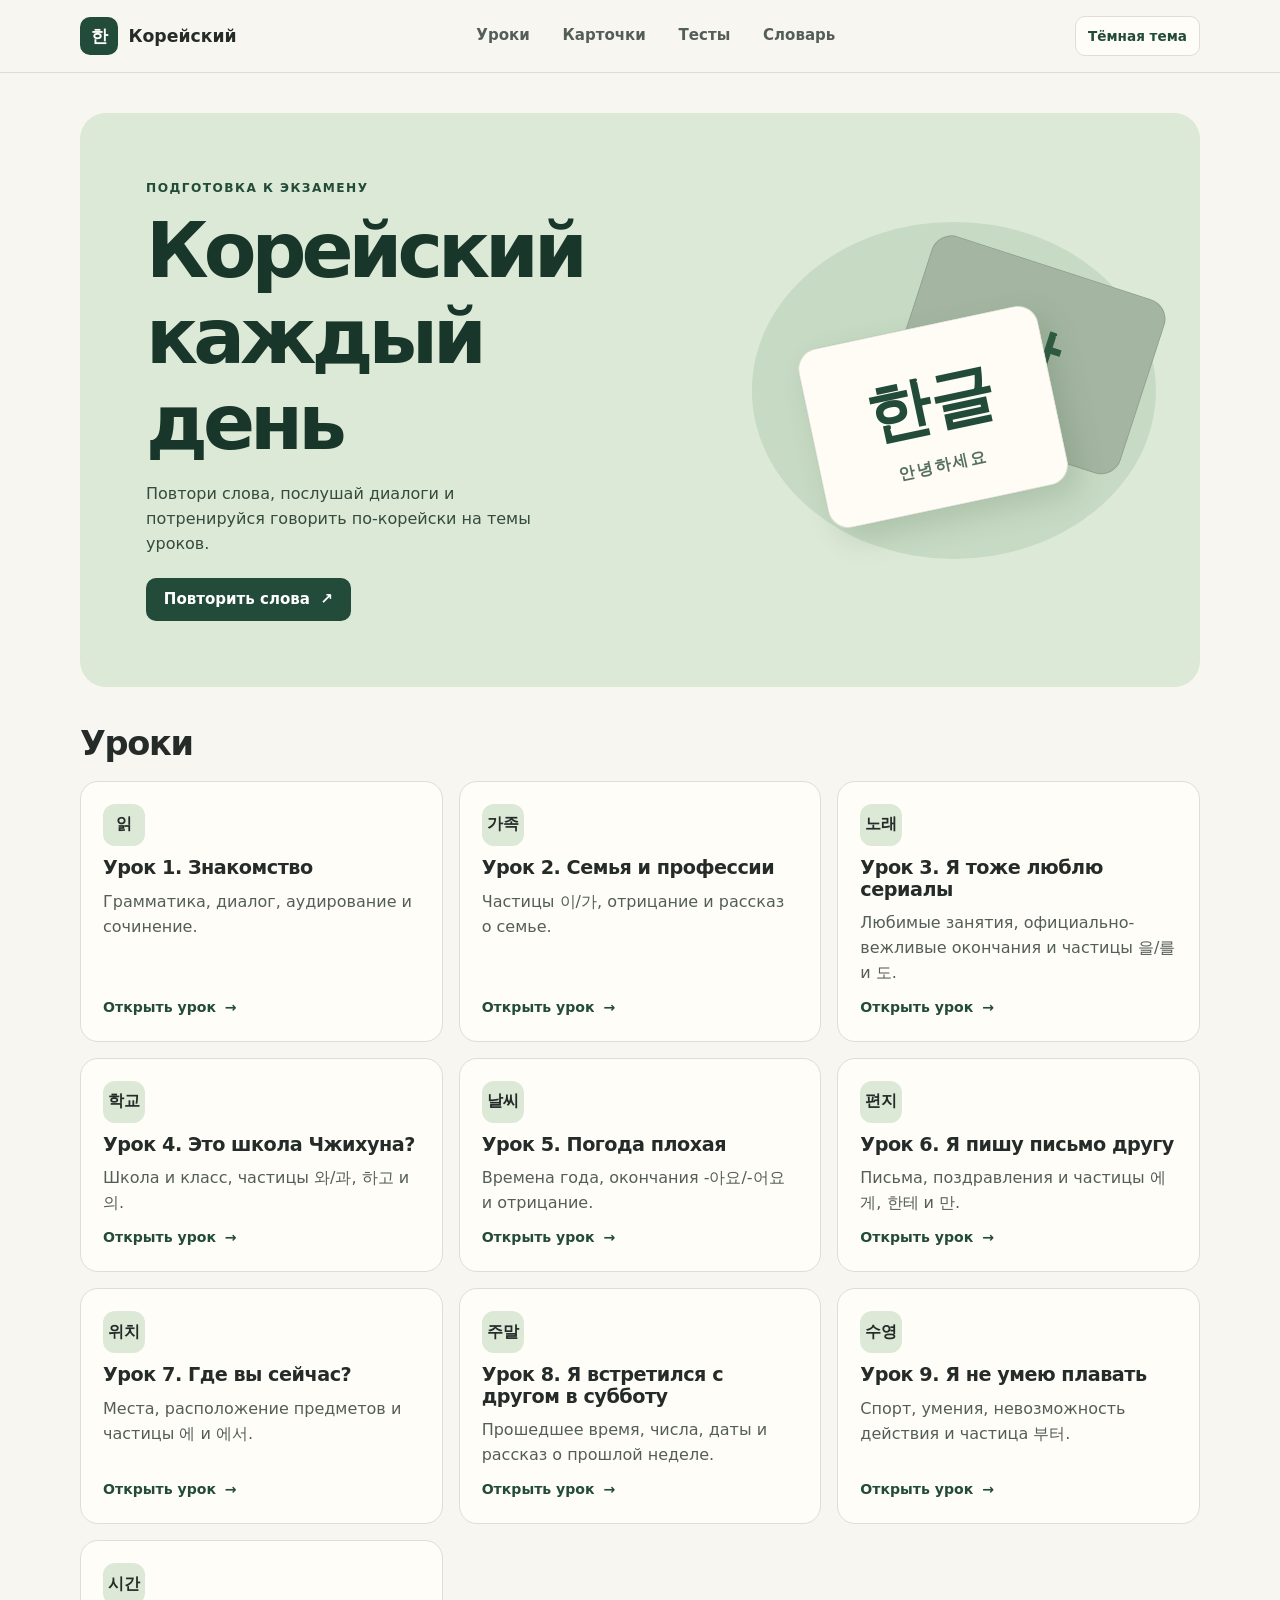
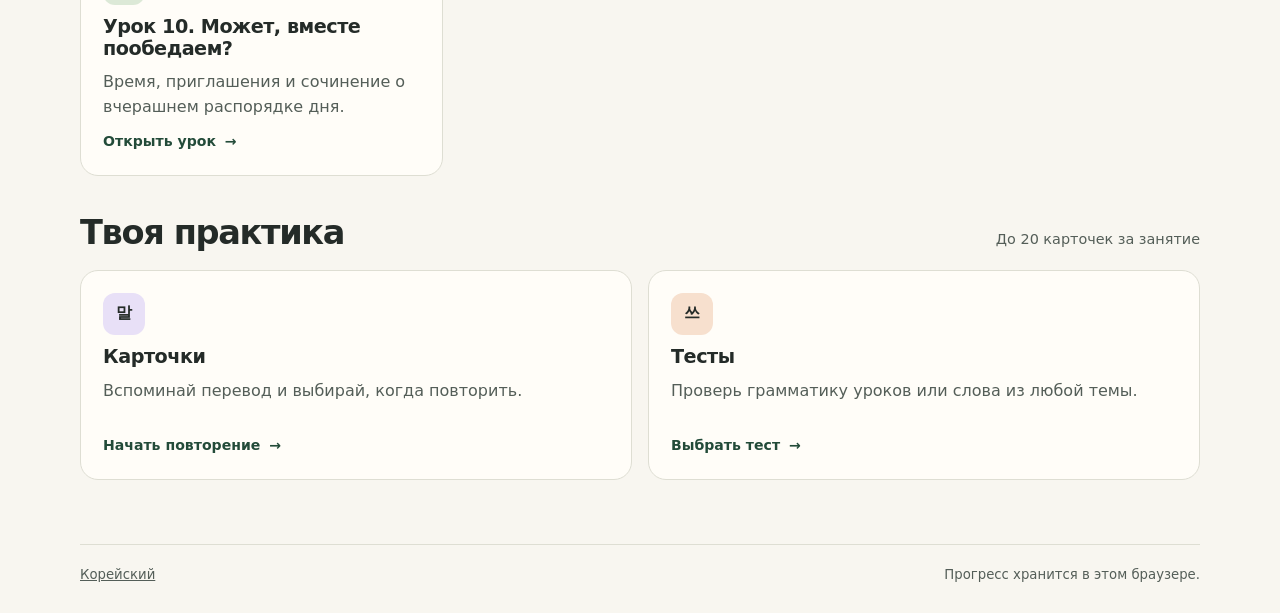
==== commit f2360447: "dark theme" ====
--- a/index.html
+++ b/index.html
@@ -6,6 +6,7 @@
   <meta name="theme-color" content="#f8f6f0">
   <meta name="description" content="Практика корейского перед экзаменом. Уроки, карточки со словами и тесты.">
   <title>Корейский · Подготовка к экзамену</title>
+  <script src="theme.js"></script>
   <link rel="stylesheet" href="styles.css">
   <script src="vocabulary.js" defer></script>
   <script src="app.js" defer></script>
@@ -20,6 +21,7 @@
         <a href="#tests">Тесты</a>
         <a href="#words">Словарь</a>
       </nav>
+      <button type="button" class="theme-toggle" id="theme-toggle" aria-label="Тёмная тема" aria-pressed="false" hidden>Тёмная тема</button>
     </div>
   </header>
 
--- a/styles.css
+++ b/styles.css
@@ -12,6 +12,33 @@
   --red: #982f2f;
   --font: "Inter", "Segoe UI", "Malgun Gothic", system-ui, sans-serif;
 }
+
+:root[data-theme="dark"] {
+  color-scheme: dark;
+  --ink: #e6ede7;
+  --muted: #afbdb3;
+  --paper: #151c19;
+  --white: #1e2822;
+  --line: #3d4e43;
+  --green: #a5d7b1;
+  --mint: #2b4333;
+  --violet: #3b334e;
+  --orange: #49392c;
+  --red: #ffb5a9;
+}
+
+.theme-toggle {
+  flex-shrink: 0;
+  border: 1px solid var(--line);
+  border-radius: 10px;
+  min-height: 40px;
+  padding: .5rem .75rem;
+  color: var(--green);
+  background: var(--white);
+  font-size: .85rem;
+  font-weight: 650;
+}
+.theme-toggle[aria-pressed="true"] { background: var(--mint); }
 
 * { box-sizing: border-box; }
 [hidden] { display: none !important; }
@@ -143,7 +170,37 @@
 .week-calendar b { margin-bottom: .45rem; }
 .week-calendar span { font-size: .9rem; }
 
+:root[data-theme="dark"] :focus-visible { outline-color: #c5acf0; }
+:root[data-theme="dark"] .monogram { background: #a5d7b1; color: #152b1d; }
+:root[data-theme="dark"] .hero h1 { color: #d8eddb; }
+:root[data-theme="dark"] .hero-copy > p:not(.eyebrow) { color: #bacfbd; }
+:root[data-theme="dark"] .art-back { background: #47654e; color: #def0df; }
+:root[data-theme="dark"] .art-front { background: #26372c; border-color: #66826d; box-shadow: 9px 13px 29px #0005; }
+:root[data-theme="dark"] .art-front span { color: #b4cbb8; }
+:root[data-theme="dark"] .art-shadow { background: #344f3b; }
+:root[data-theme="dark"] .tile:hover { background: #27362c; border-color: #73967e; }
+:root[data-theme="dark"] .button.primary { color: #152b1d; }
+:root[data-theme="dark"] .button.primary:hover { background: #bce7c5; }
+:root[data-theme="dark"] .button.secondary { border-color: var(--line); }
+:root[data-theme="dark"] .button.secondary:hover { background: #2b3c30; }
+:root[data-theme="dark"] :is(.rules > div, blockquote, .flash, .week-calendar li) { background: #28392d; }
+:root[data-theme="dark"] .rules > div:nth-child(2) { background: #363045; }
+:root[data-theme="dark"] .example { background: #3d3827; }
+:root[data-theme="dark"] .desk-surface { border-color: #806c54; }
+:root[data-theme="dark"] :is(input, select, textarea) { background: #18221c; border-color: #526458; }
+:root[data-theme="dark"] ::placeholder { color: #9cad9f; opacity: 1; }
+:root[data-theme="dark"] .answer { border-color: var(--line); }
+:root[data-theme="dark"] .rating:first-child { background: #50332e; }
+:root[data-theme="dark"] .rating:nth-child(2) { background: #494126; }
+:root[data-theme="dark"] .choice { background: var(--white); }
+:root[data-theme="dark"] .choice:hover:enabled { background: #2b3c30; border-color: #73967e; }
+:root[data-theme="dark"] .choice.correct { background: var(--mint); }
+:root[data-theme="dark"] .choice.incorrect { background: #50332e; border-color: #bf8478; }
+
 @media (max-width: 760px) {
+  html { scroll-padding-top: 132px; }
+  .top-inner { flex-wrap: wrap; padding-block: .6rem; gap: .5rem; }
+  .top nav { order: 3; width: 100%; justify-content: center; }
   .shell { width: min(100% - 32px, 1120px); }
   main { padding-top: 24px; }
   .hero { min-height: 345px; }
@@ -152,7 +209,9 @@
 }
 @media (max-width: 540px) {
   html { scroll-padding-top: 118px; }
-  .top-inner { align-items: flex-start; flex-direction: column; gap: .4rem; padding-block: .6rem .35rem; }
+  .top-inner { position: relative; align-items: flex-start; flex-direction: column; gap: .4rem; padding-block: .6rem .35rem; }
+  .brand { min-height: 40px; padding-right: 125px; }
+  .theme-toggle { position: absolute; top: .6rem; right: 0; }
   .top nav { width: 100%; justify-content: space-between; gap: 0; }
   .top nav a { padding: .5rem .55rem; }
   .monogram { width: 33px; height: 33px; }
